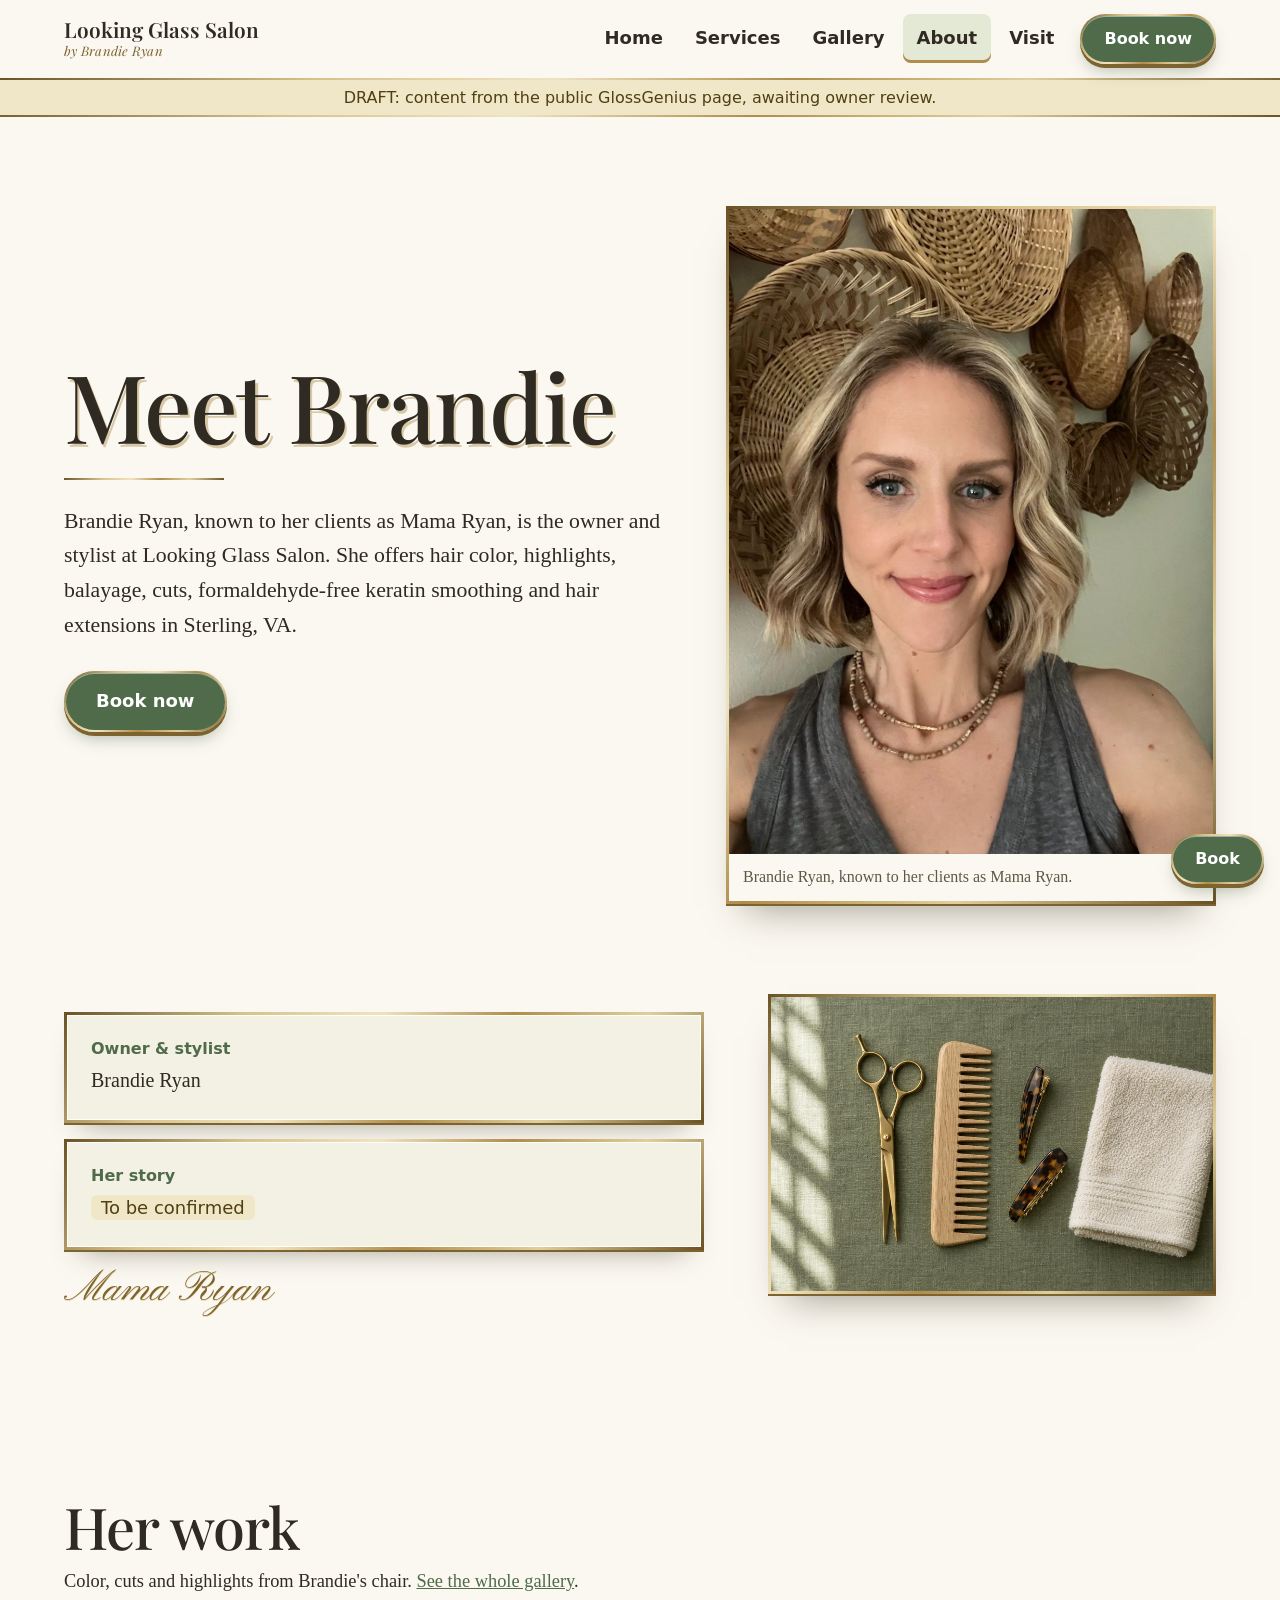
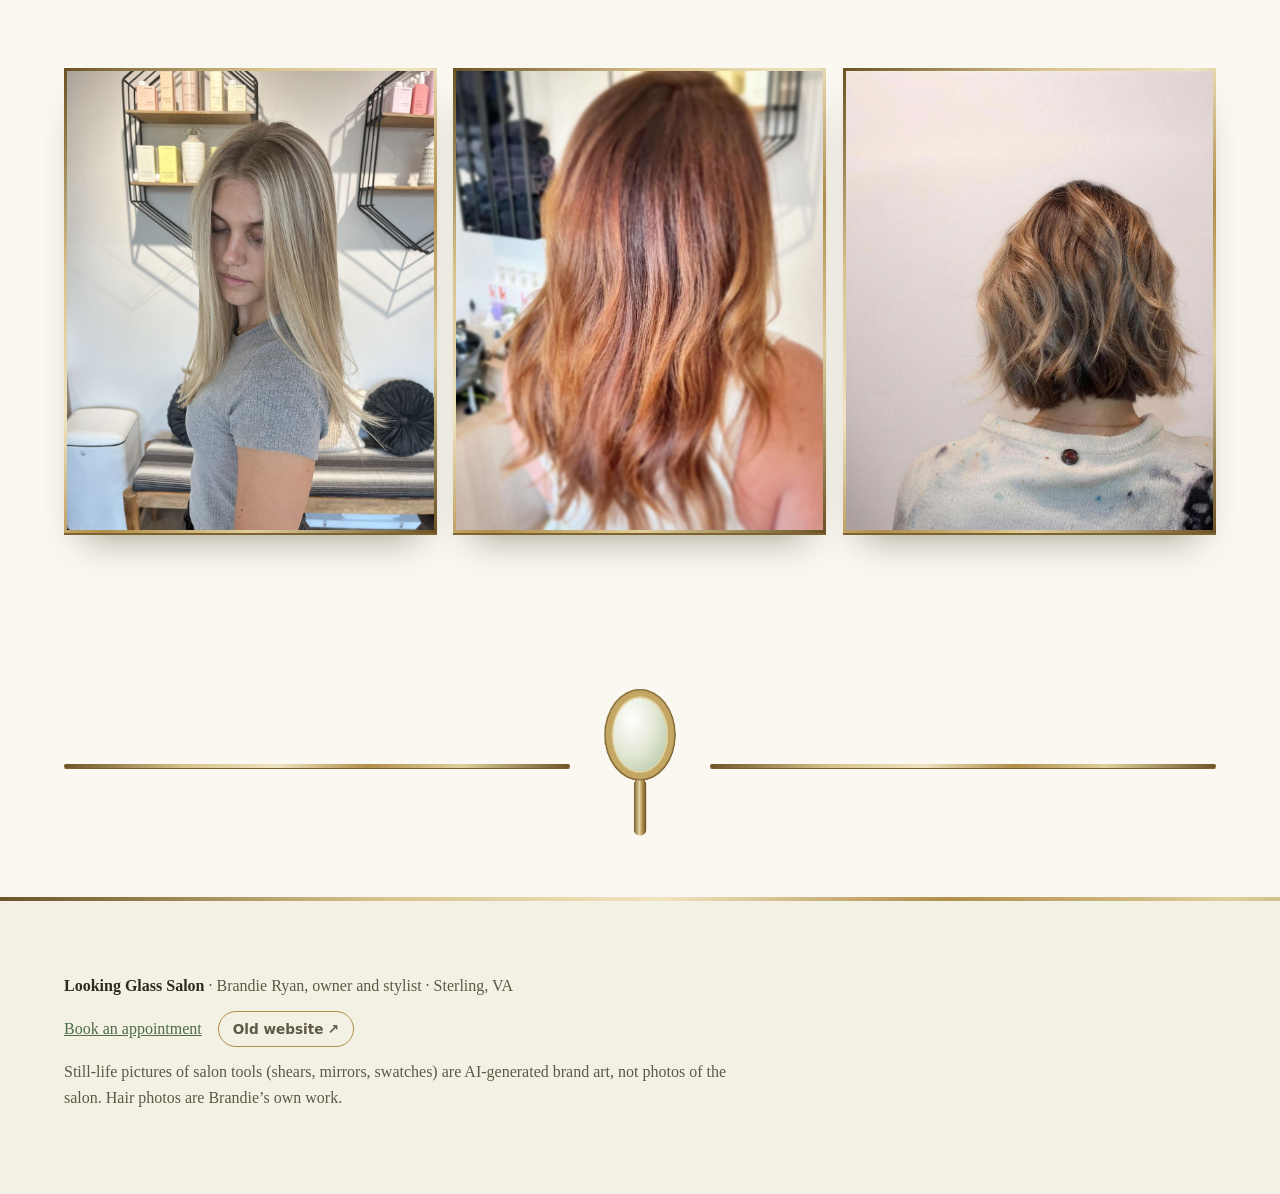
==== about.html @ 6dd3505e "Phase 2: Higgsfield brand art and upscaled hero photos Three of Brandie's photos upscaled to 2K (hai" ====
<!doctype html>
<html lang="en">
<head>
<meta charset="utf-8">
<meta name="viewport" content="width=device-width,initial-scale=1">
<title>Meet Brandie Ryan | Looking Glass Salon</title>
<meta name="description" content="Meet Brandie Ryan, owner and stylist at Looking Glass Salon in Sterling, VA.">
<meta name="robots" content="noindex">
<!-- REVIEW: remove noindex, add canonical + og:image + LocalBusiness JSON-LD once domain and facts are approved. -->
<link rel="preconnect" href="https://fonts.googleapis.com">
<link rel="preconnect" href="https://fonts.gstatic.com" crossorigin>
<link rel="stylesheet" href="https://fonts.googleapis.com/css2?family=Playfair+Display:ital,wght@0,400..700;1,400..700&family=Pinyon+Script&display=swap">
<link rel="stylesheet" href="css/style.css">
</head>
<body data-page="about">
<header id="site-header"></header>
<main id="main">
<section class="phero wrap">
<div><h1 class="rv">Meet Brandie</h1>
<p class="lede rv">Brandie Ryan, known to her clients as Mama Ryan, is the owner and stylist at Looking Glass Salon. She offers hair color, highlights, balayage, cuts, formaldehyde-free keratin smoothing and hair extensions in Sterling, VA.</p>
<p class="rv"><a class="btn big" data-book>Book now</a></p></div>
<figure class="pic brandie rv"><img src="assets/brandie.jpg" width="900" height="1200" alt="Brandie Ryan smiling, with a wavy blonde bob, in front of a wall of woven baskets" decoding="async"><figcaption>Brandie Ryan, known to her clients as Mama Ryan.</figcaption></figure>
</section>
<section class="wrap about-body">
<dl class="facts" style="grid-template-columns:1fr;padding:0">
<div class="fact rv"><dt>Owner &amp; stylist</dt><dd data-fact="owner.name"></dd></div>
<div class="fact rv"><dt>Her story</dt><dd data-fact="owner.bio"></dd></div>
<p class="sig rv" aria-hidden="true">Mama Ryan</p>
</dl>
<figure class="pic rv"><img src="assets/art/flatlay.jpg" width="1700" height="1129" alt="Brass shears, a wooden comb, two tortoiseshell clips and a folded towel laid out on sage-green linen" decoding="async"></figure>
</section>
<section class="wrap sec-h" aria-labelledby="work-h2">
<h2 id="work-h2" class="rv">Her work</h2>
<p class="rv">Color, cuts and highlights from Brandie's chair. <a href="gallery.html">See the whole gallery</a>.</p>
</section>
<section class="band wrap" aria-label="Examples of her work">
<figure class="pic rv"><img src="assets/gallery/ryan-48.jpg" width="1050" height="1400" alt="Long, straight blonde hair with a soft honey root blend" decoding="async"></figure><figure class="pic rv"><img src="assets/gallery/ryan-25.jpg" width="1050" height="1400" alt="Back view of long wavy copper hair with golden ends" decoding="async"></figure><figure class="pic rv"><img src="assets/hero/hero-bob.jpg" width="2000" height="1324" alt="Back view of a short, wavy bob with brown and caramel highlights against a plain wall" decoding="async"></figure>
</section>
</main>
<footer id="site-footer"></footer>
<script src="js/content.js"></script>
<script src="js/site.js"></script>
</body>
</html>
---- css/style.css ----
/* Looking Glass Salon. Earthy palette: warm cream and pale wood, sage and moss greens, muted brass trim. 3D depth on cards, photos, buttons and type. */
:root{color-scheme:light;--bg:#fbf8f1;--step1:#f3f1e4;--step2:#e4e9d6;--step3:#ebdfc6;--ink:#2f2a22;--muted:#5e5846;--accent:#4f6b4a;--accent-ink:#ffffff;
  --cream:#eadfc9;--cream-ink:#2f2a22;--plum:#3f5a3c;--warn:#f0e7c8;--warn-ink:#4f3f12;--pad:clamp(20px,5vw,72px);
  --gold:#b08d4a;--gold-lo:#7d6330;--gold-hi:#e3d2a2;
  --gold-grad:linear-gradient(135deg,#6b5326 0%,#d7c28b 24%,#efe3bf 42%,#b08d4a 60%,#e0cf9c 78%,#6b5326 100%)}
*{box-sizing:border-box}
html{scroll-behavior:smooth}
body{margin:0;background:var(--bg);color:var(--ink);font:1.125rem/1.6 Georgia,"Times New Roman",serif}
h1,h2,h3,.brand,.btn,nav a,.menu-btn,.chips button,.svc-price,.svc-time,.svc-book{font-family:system-ui,-apple-system,"Segoe UI",sans-serif}
h1,h2,h3{letter-spacing:-.03em;line-height:1.02;margin:0}
a{color:var(--accent)}
:focus-visible{outline:3px solid var(--accent);outline-offset:3px}
img{display:block;max-width:100%;height:auto}
.wrap{max-width:1440px;margin-inline:auto;padding-inline:var(--pad)}
.skip{position:absolute;left:-999px}.skip:focus{left:8px;top:8px;background:var(--step2);padding:8px;z-index:30}

/* header */
.bar{display:flex;flex-wrap:wrap;align-items:center;gap:12px;padding:14px var(--pad);max-width:1440px;margin:auto}
.brand{font-weight:800;font-size:1.2rem;color:var(--ink);text-decoration:none;margin-right:auto;letter-spacing:-.02em}
nav{display:flex;gap:4px;flex-wrap:wrap}
nav a{padding:10px 14px;color:var(--ink);text-decoration:none;border-radius:8px;min-height:44px;display:inline-flex;align-items:center;font-weight:600}
nav a:hover{background:var(--step2)}
nav a[aria-current]{background:var(--step2)}
.btn{--btn-bg:var(--accent);display:inline-flex;align-items:center;justify-content:center;min-height:44px;padding:10px 22px;border:2px solid transparent;
  background:linear-gradient(var(--btn-bg),var(--btn-bg)) padding-box,var(--gold-grad) border-box;color:var(--accent-ink);border-radius:999px;text-decoration:none;font-weight:700;font-size:1rem;
  box-shadow:0 4px 0 var(--gold-lo),0 10px 18px -6px rgba(63,90,60,.45),inset 0 1px 0 rgba(255,255,255,.45);transition:transform .15s ease-out,box-shadow .15s ease-out}
.btn:hover{transform:translateY(-2px);box-shadow:0 6px 0 var(--gold-lo),0 14px 22px -6px rgba(63,90,60,.5),inset 0 1px 0 rgba(255,255,255,.45)}
.btn:active{transform:translateY(3px);box-shadow:0 1px 0 var(--gold-lo),0 3px 8px -3px rgba(63,90,60,.4),inset 0 1px 0 rgba(255,255,255,.3)}
.btn.big{padding:14px 30px;font-size:1.125rem}
.cream .btn,.close .btn,.other-side .btn{--btn-bg:var(--plum);color:#fff}
.menu-btn{display:none;min-height:44px;padding:0 16px;background:var(--step2);border:0;color:var(--ink);border-radius:8px;font-size:1rem;font-weight:600}
@media(max-width:700px){.menu-btn{display:block}nav{display:none;order:5;width:100%;flex-direction:column}nav.open{display:flex}}
.review-banner{margin:0;padding:8px var(--pad);background:var(--warn);color:var(--warn-ink);font:1rem system-ui,sans-serif;text-align:center}
.tbc{background:var(--warn);color:var(--warn-ink);padding:2px 10px;border-radius:6px;font:.9em system-ui,sans-serif}
.float-book{position:fixed;right:16px;bottom:16px;z-index:20}

/* inner page opener: one big title, one plain sentence, one picture */
.phero{display:grid;grid-template-columns:minmax(0,1.1fr) minmax(0,.9fr);gap:clamp(24px,5vw,80px);align-items:center;padding-block:clamp(40px,7vw,96px)}
.phero h1{font-size:clamp(2.8rem,7.4vw,7rem);line-height:.95;letter-spacing:-.04em;font-weight:800}
.lede{margin:24px 0 28px;font-size:clamp(1.15rem,1.7vw,1.4rem);max-width:30em}
.pic{margin:0;position:relative;overflow:hidden}
.pic img{width:100%;object-fit:cover}
.pic figcaption{margin-top:10px;font-size:1rem;color:var(--muted)}
.pic.panel{background:var(--cream);padding:clamp(16px,3vw,40px)}
.pic.panel img{mix-blend-mode:multiply}
.pic.panel figcaption{color:#5e5846}
.pic.tall img{aspect-ratio:4/5;object-position:center 30%}
@media(max-width:860px){.phero{grid-template-columns:1fr}}

/* services */
.trust{display:flex;flex-wrap:wrap;gap:8px 28px;margin:0 0 24px;font:600 1rem system-ui,sans-serif;color:var(--muted)}
.chips{display:flex;flex-wrap:wrap;gap:8px;margin:0 0 28px}
.chips button{min-height:44px;padding:0 20px;border-radius:999px;border:2px solid transparent;background:var(--step2);color:var(--ink);font-weight:600;font-size:1rem;cursor:pointer;transition:transform .15s ease-out}
.chips button:hover{transform:translateY(-2px)}.chips button:active{transform:scale(.97)}
.chips button[aria-pressed="true"]{background:linear-gradient(var(--accent),var(--accent)) padding-box,var(--gold-grad) border-box;color:var(--accent-ink)}
.svc-grid{display:grid;grid-template-columns:repeat(auto-fill,minmax(280px,1fr));gap:16px;padding-bottom:clamp(48px,8vw,120px)}
.svc-card{display:flex;flex-direction:column;padding:24px;border-radius:0;background:var(--step1);transition:transform .15s ease-out,background .2s}
.svc-card:hover{background:var(--step2)}
.svc-card h3{margin:0 0 10px;font-size:1.5rem;line-height:1.1}
.svc-desc{margin:0 0 18px;color:var(--muted);font-size:1rem}
.svc-foot{margin-top:auto;display:flex;justify-content:space-between;align-items:flex-end;gap:12px}
.svc-price{display:block;font-weight:800;font-size:2rem;letter-spacing:-.03em}
.svc-time{display:block;font-size:1rem;color:var(--muted)}
.svc-book{display:inline-flex;align-items:center;min-height:44px;padding:0 4px;font-weight:700;font-size:1rem;color:var(--accent);text-decoration:none}
.svc-book:hover{text-decoration:underline}

/* home: steps, split, close */
.steps h2{padding-block:clamp(48px,7vw,96px) 24px}
.steps ol{list-style:none;margin:0;padding:0}
.steps li{display:grid;grid-template-columns:minmax(0,1fr) minmax(0,.8fr);gap:clamp(16px,4vw,64px);align-items:end;padding:clamp(28px,4vw,56px) var(--pad)}
.steps li:nth-child(1){background:var(--step1)}.steps li:nth-child(2){background:var(--step2)}.steps li:nth-child(3){background:var(--step3)}
.steps h3{font-size:clamp(3.2rem,10.5vw,10rem);line-height:.9;letter-spacing:-.05em;font-weight:800}
.steps p{margin:0;font-size:1.25rem;max-width:26em}
@media(max-width:760px){.steps li{grid-template-columns:1fr}}
.split{display:grid;grid-template-columns:minmax(0,.85fr) minmax(0,1fr);gap:clamp(24px,5vw,80px);align-items:center;padding-block:clamp(56px,9vw,140px)}
.split h2{font-size:clamp(2.4rem,5vw,4.5rem);margin-bottom:24px}
.line{display:block;padding:18px 0;color:var(--ink);text-decoration:none;transition:transform .2s ease-out}
.line:hover{transform:translateX(8px)}
.line strong{display:block;font:800 1.5rem/1.15 system-ui,sans-serif;letter-spacing:-.02em;color:var(--accent)}
.line span{display:block;margin-top:4px;color:var(--muted);font-size:1rem}
@media(max-width:860px){.split{grid-template-columns:1fr}}
.close{background:var(--cream);color:var(--cream-ink);padding:clamp(56px,10vw,150px) var(--pad)}
.close h2{font-size:clamp(3rem,11vw,10.5rem);line-height:.9;letter-spacing:-.05em;font-weight:800;max-width:10em}
.close p{margin:24px 0 28px;font-size:1.25rem;max-width:28em}

/* gallery, about, visit */
.grid{display:grid;grid-template-columns:repeat(auto-fill,minmax(260px,1fr));gap:16px;padding-bottom:clamp(40px,6vw,80px)}
.ph{display:grid;place-items:center;aspect-ratio:4/5;background:var(--step2);color:var(--muted);font:1rem system-ui,sans-serif;text-align:center;padding:16px}
.grid figcaption{margin-top:10px;font-size:1rem;color:var(--muted);max-width:26em}
.facts{display:grid;grid-template-columns:repeat(auto-fit,minmax(280px,1fr));gap:16px;padding-bottom:clamp(40px,6vw,96px)}
.fact{background:var(--step1);padding:24px}
.fact dt{font:700 1rem system-ui,sans-serif;color:var(--accent);margin-bottom:6px}
.fact dd{margin:0;font-size:1.25rem}
.prose{max-width:34em;font-size:1.25rem}
.about-body{display:grid;grid-template-columns:minmax(0,1fr) minmax(0,.7fr);gap:clamp(24px,5vw,80px);align-items:start;padding-bottom:clamp(48px,8vw,120px)}
@media(max-width:860px){.about-body{grid-template-columns:1fr}}
.other-side .btn{--btn-bg:var(--plum)}

/* footer */
footer{background:var(--step1);padding:clamp(40px,6vw,72px) var(--pad);font-size:1rem;color:var(--muted)}
footer p{margin:0 0 12px;max-width:42em}
footer strong{color:var(--ink)}

/* entrance motion: only when script runs and motion is allowed */
.js .rv{opacity:0;transform:translateY(26px);transition:opacity .7s ease-out,transform .8s cubic-bezier(.2,.7,.2,1)}
.js .rv.in{opacity:1;transform:none}
.js .rv.in.done{transition:transform .15s ease-out,background .2s,opacity .2s}
.js .pic img{transform:scale(1.08);transition:transform 1.8s cubic-bezier(.2,.7,.2,1)}
.js .pic.in img{transform:none}
@media(prefers-reduced-motion:reduce){html{scroll-behavior:auto}.btn,.line,.svc-card,.chips button{transition:none}}

/* ---- hero 3D, chrome wordmark, portal ---- */
.hero3d{height:360vh;position:relative;background:#fff;color:var(--ink)}
.hero3d .stage{position:sticky;top:0;height:100vh;height:100svh;overflow:hidden;
  background:radial-gradient(ellipse at 50% 40%,#dfe6cf 0%,#fbf8f1 70%)}
.hero3d canvas{position:absolute;inset:0;width:100%;height:100%;display:block}
.wordmark{z-index:2;position:absolute;inset:0;display:flex;flex-direction:column;align-items:flex-start;justify-content:center;text-align:left;
  padding:0 6vw;max-width:58%;will-change:transform,opacity;--shine:50%;transform-origin:left center;animation:wm-in .8s backwards ease-out}
.hero3d.tall .wordmark{max-width:none;align-items:center;justify-content:flex-start;text-align:center;padding:clamp(70px,13vh,130px) 8px 0;transform-origin:center top}
@keyframes wm-in{from{opacity:0;filter:blur(8px)}to{opacity:1;filter:none}}
.wordmark h1{margin:0;font-family:system-ui,-apple-system,"Segoe UI",sans-serif;font-weight:800;letter-spacing:-.03em;
  font-size:clamp(2.6rem,9vw,8.5rem);line-height:.95}
.wordmark .chrome{display:block}
.hero3d.tall .wordmark h1{font-size:clamp(2.6rem,15vw,6rem)}
.hero3d.tall .wordmark .chrome{display:inline}
.chrome{display:inline-block;color:transparent;-webkit-background-clip:text;background-clip:text;
  background-image:linear-gradient(105deg,#6b5326 0%,#c4a665 16%,#8a6c2f 30%,#8fa883 46%,#4f6b4a 56%,#b08d4a 70%,#d7c28b 82%,#6b5326 100%);
  background-size:260% 100%;background-position:var(--shine) 50%;
  filter:drop-shadow(0 1px 0 #5c4220) drop-shadow(0 3px 0 #7d6330) drop-shadow(0 10px 14px rgba(100,80,40,.3))}
.salon{margin:18px 0 0;max-width:26em;font:500 clamp(1.15rem,2vw,1.35rem)/1.4 system-ui,sans-serif;color:var(--muted)}
.cue{position:absolute;bottom:28px;left:0;right:0;text-align:center;margin:0;font:500 .95rem system-ui,sans-serif;color:var(--muted)}
.tilt-btn{position:absolute;top:12px;right:12px;z-index:3;min-height:44px;padding:0 16px;border-radius:999px;border:1px solid #b08d4a;background:#fff;color:var(--plum);font:600 .95rem system-ui,sans-serif}
.tilt-btn[hidden]{display:none}
.flash{position:absolute;inset:0;opacity:0;pointer-events:none;
  background:radial-gradient(circle at 50% 50%,#fff 0%,#f1eedd 45%,#b9c8a5 100%)}
.other-side{position:absolute;inset:0;opacity:0;display:flex;flex-direction:column;align-items:center;justify-content:center;
  text-align:center;padding:0 20px;color:#2f2a22;background:radial-gradient(ellipse at 50% 45%,#fff 0%,#f4f2e6 45%,#dfe6cf 100%);
  pointer-events:none;transition:opacity .9s ease-out}
.other-side.on{opacity:1;pointer-events:auto}
/* the line starts mirrored, then turns once in 3D to read the right way */
.other-side .through{margin:0;font:italic 500 clamp(2.4rem,7.5vw,5.6rem)/1.08 "Playfair Display",Georgia,serif;letter-spacing:-.01em;color:#2f2a22;
  transform:perspective(1200px) rotateY(-180deg);opacity:0;
  transition:transform 2.2s cubic-bezier(.45,0,.2,1) .2s,opacity 1s ease-out .2s}
.other-side.on .through{transform:perspective(1200px) rotateY(0);opacity:1}
.os-eyebrow{margin:0 0 14px;font:600 .85rem/1 system-ui,sans-serif;letter-spacing:.32em;text-transform:uppercase;color:var(--gold-lo)}
.os-rule{display:block;width:0;height:2px;margin:0 auto 26px;background:var(--gold-grad);transition:width 1.4s cubic-bezier(.22,1,.36,1) .1s}
.other-side.on .os-rule{width:min(220px,50vw)}
.other-side .os-eyebrow,.other-side .sub,.other-side .os-cta{opacity:0;transform:translateY(14px);transition:opacity .9s ease-out,transform 1.1s cubic-bezier(.22,1,.36,1)}
.other-side.on .os-eyebrow{opacity:1;transform:none;transition-delay:.05s}
.other-side.on .sub{opacity:1;transform:none;transition-delay:1.7s}
.other-side.on .os-cta{opacity:1;transform:none;transition-delay:2s}
.other-side .sub{margin:22px 0 28px;font:italic 1.2rem/1.5 "Playfair Display",Georgia,serif;color:#5e5846}
.other-side .os-cta{margin:0}
.other-side .btn{--btn-bg:var(--plum);color:#fff}
/* CSS mirror shows only if 3D cannot run */
.css-mirror{display:none}
.hero3d.no3d .css-mirror{display:block;position:absolute;left:50%;top:50%;width:min(46vw,260px);aspect-ratio:3/4;transform:translate(-50%,-50%);
  border-radius:50%;border:10px solid #b08d4a;background:linear-gradient(135deg,#a9bf9a,#dfe6cf 45%,#f6f3e4 75%,#fff);
  box-shadow:0 0 60px rgba(100,80,40,.3)}
.hero3d.no3d canvas,.hero3d.no3d .tilt-btn{display:none}
.hero3d.no3d{height:auto}.hero3d.no3d .stage{position:relative;height:auto;min-height:100svh}
.hero3d.no3d .other-side{position:relative;opacity:1;margin-top:60vh;padding:48px 20px}
.hero3d.no3d .other-side .through{transform:none}
@media(prefers-reduced-motion:reduce){
  .hero3d{height:auto}.hero3d .stage{position:relative;height:auto;min-height:100svh}
  .hero3d .flash{display:none}.hero3d .cue{position:absolute;bottom:28px;left:0;right:0;text-align:center;margin:0;font:500 .95rem system-ui,sans-serif;color:var(--muted)}
  .hero3d .other-side{position:relative;opacity:1!important;margin-top:60vh;padding:48px 20px;pointer-events:auto}
  .hero3d .other-side *{transition:none!important;opacity:1!important;transform:none!important}
  .hero3d .other-side .os-rule{width:min(220px,50vw)}
  .hero3d .other-side .through{transform:none}
}


.band{display:grid;grid-template-columns:repeat(2,minmax(0,1fr));gap:16px;padding-block:clamp(24px,4vw,56px) clamp(56px,8vw,120px)}
@media(max-width:700px){.band{grid-template-columns:1fr}}
.close{display:grid;grid-template-columns:minmax(0,1.2fr) minmax(0,.8fr);gap:clamp(24px,5vw,80px);align-items:center}
.close .pic.panel{background:transparent;padding:0}
@media(max-width:860px){.close{grid-template-columns:1fr}}

.band:has(figure:nth-child(3)){grid-template-columns:repeat(3,minmax(0,1fr))}
@media(max-width:860px){.band:has(figure:nth-child(3)){grid-template-columns:1fr}}
.pic.panel img{object-fit:contain}
.tall-fit img{max-height:min(560px,62vh);width:auto;margin-inline:auto}
.svc-top{display:flex;align-items:baseline;gap:12px;margin-bottom:14px}
.svc-card .svc-book{margin-top:auto}

.svc-card h3{margin:0 0 14px}
.svc-top{align-items:baseline;margin-bottom:12px}
.svc-top .svc-book{margin-left:auto;margin-top:0}
.svc-card .svc-desc{margin:0}

@media(max-width:700px){.bar>.btn{display:none}}

/* gallery tiles and viewer */
.tile{display:block;width:100%;padding:0;border:0;background:var(--step2);cursor:zoom-in;overflow:hidden}
.tile img{width:100%;aspect-ratio:1/1;object-fit:cover;transition:transform .5s cubic-bezier(.2,.7,.2,1)}
.tile:hover img{transform:scale(1.04)}
dialog#lightbox{border:0;padding:0;background:#fff;color:var(--ink);width:min(96vw,1100px);max-height:94vh}
dialog#lightbox::backdrop{background:rgba(40,36,26,.6)}
dialog#lightbox figure{margin:0;padding:12px 12px 72px}
dialog#lightbox img{max-height:76vh;width:auto;max-width:100%;margin-inline:auto;object-fit:contain}
dialog#lightbox figcaption{margin:12px auto 0;max-width:40em;text-align:center;font-size:1rem;color:var(--muted)}
dialog#lightbox button{min-height:44px;padding:0 20px;border:0;border-radius:999px;background:var(--accent);color:var(--accent-ink);font:700 1rem system-ui,sans-serif;cursor:pointer}
dialog#lightbox .close{position:absolute;top:12px;right:12px;background:var(--step2);color:var(--ink)}
dialog#lightbox .nav{position:absolute;left:0;right:0;bottom:14px;display:flex;justify-content:center;gap:12px}
dialog#lightbox .nav[hidden]{display:none}

.ph{align-content:center;gap:6px}
.ph strong{font:800 clamp(1.5rem,3vw,2.2rem)/1 system-ui,sans-serif;letter-spacing:-.03em;color:var(--ink)}
@media(max-width:600px){.grid{grid-template-columns:repeat(2,minmax(0,1fr));gap:10px}.ph{aspect-ratio:1/1}}
@media(max-width:600px){.ph{padding:20px}.ph strong{font-size:1.3rem;overflow-wrap:anywhere}}
.grid figure{margin:0}


/* ---- gold, white and pink: gold lining, 3D depth ---- */
.review-banner{border-block:2px solid;border-image:var(--gold-grad) 1}
footer{border-top:4px solid;border-image:var(--gold-grad) 1}
nav a[aria-current]{box-shadow:inset 0 -3px 0 var(--gold)}
.steps li{border-top:3px solid;border-image:var(--gold-grad) 1}
.close{border-block:4px solid;border-image:var(--gold-grad) 1}

/* extruded gold edge on big type */
.phero h1,.steps h3,.close h2,.split h2{text-shadow:.012em .012em 0 #e3d2a2,.024em .024em 0 #c4a665,.036em .036em 0 #b08d4a,.048em .048em 0 #9a7a38,.06em .06em 0 #7d6330,.09em .1em .12em rgba(90,70,40,.28)}

/* gold-lined frames: pictures, tiles, cards, fact boxes */
.pic,.tile,.svc-card,.fact{position:relative;border:3px solid;border-image:var(--gold-grad) 1;
  box-shadow:0 2px 0 var(--gold-lo),0 24px 36px -20px rgba(70,62,40,.5)}
.pic figcaption{padding:0 14px 12px}
.pic.panel figcaption{padding:0}
.svc-card,.fact{background:var(--step1);box-shadow:inset 0 0 0 1px rgba(255,255,255,.9),0 2px 0 var(--gold-lo),0 18px 28px -18px rgba(70,62,40,.5)}
.svc-card:hover{background:#fff}
.svc-price{color:var(--plum)}
.tile{border-width:3px}
dialog#lightbox{border:4px solid;border-image:var(--gold-grad) 1;box-shadow:0 30px 80px rgba(50,44,30,.5)}
dialog#lightbox .close{border:2px solid transparent;background:linear-gradient(var(--step2),var(--step2)) padding-box,var(--gold-grad) border-box}
dialog#lightbox button:not(.close){border:2px solid transparent;background:linear-gradient(var(--accent),var(--accent)) padding-box,var(--gold-grad) border-box}

/* depth: layers inside tilted cards float above the card */
.svc-card,.fact,.pic,.tile{transform-style:preserve-3d;will-change:transform}
.svc-card h3{transform:translateZ(22px)}
.svc-top{transform:translateZ(34px)}
.fact dt,.fact dd{transform:translateZ(18px)}
.svc-card::after,.fact::after,.pic::after,.tile::after{content:"";position:absolute;inset:0;pointer-events:none;opacity:0;transition:opacity .25s;
  background:radial-gradient(circle at var(--mx,50%) var(--my,50%),rgba(255,236,170,.55),rgba(255,236,170,0) 55%)}
.is-tilting::after{opacity:1}
.is-tilting{box-shadow:0 2px 0 var(--gold-lo),0 34px 44px -22px rgba(70,62,40,.6)}

/* spinning gold mirror emblem above the footer */
.emblem{display:flex;align-items:center;gap:clamp(12px,3vw,32px);padding:clamp(28px,5vw,56px) var(--pad);max-width:1440px;margin:auto}
.emblem::before,.emblem::after{content:"";flex:1;height:4px;border-radius:4px;background:var(--gold-grad);box-shadow:0 1px 0 var(--gold-lo)}
.emb{position:relative;width:76px;height:150px;perspective:700px;flex:none}
.emb-in{position:absolute;inset:0;transform-style:preserve-3d;animation:emb-spin 10s linear infinite}
.emb i{position:absolute;display:block;transform-style:preserve-3d}
.emb .rim{left:4px;top:0;width:68px;height:88px;border:6px solid #c4a665;border-radius:50%;box-sizing:border-box;box-shadow:inset 0 0 0 1px #e8d9aa,0 0 0 1px #7d6330}
.emb .face{left:10px;top:6px;width:56px;height:76px;border-radius:50%;background:radial-gradient(ellipse at 35% 30%,#fff 0%,#e4e9d6 45%,#a9bf9a 100%)}
.emb .grip{left:32px;top:88px;width:12px;height:56px;border-radius:6px;background:linear-gradient(90deg,#7d6330,#e3d2a2 45%,#b08d4a 70%,#6b5326)}
@keyframes emb-spin{to{transform:rotateY(360deg)}}
@media(prefers-reduced-motion:reduce){.emb-in{animation:none;transform:rotateY(-25deg)}.btn,.btn:hover,.btn:active{transition:none}.svc-card,.fact,.pic,.tile{will-change:auto}}


/* ---- booking preview ---- */
.bk{padding-block:clamp(24px,4vw,48px) clamp(48px,8vw,96px)}
.bk-demo{margin:0 0 20px;padding:12px 16px;background:var(--warn);color:var(--warn-ink);font:1rem/1.45 system-ui,sans-serif;border:2px solid;border-image:var(--gold-grad) 1}
.bk-title{font-size:clamp(2.4rem,6vw,4.5rem);letter-spacing:-.04em;margin-bottom:24px;text-shadow:.012em .012em 0 #e3d2a2,.024em .024em 0 #c4a665,.036em .036em 0 #b08d4a,.048em .048em 0 #7d6330}
.bk-steps{list-style:none;display:flex;gap:6px;margin:0 0 28px;padding:0;counter-reset:s;font:600 .95rem system-ui,sans-serif;flex-wrap:wrap}
.bk-steps li{counter-increment:s;display:flex;align-items:center;gap:8px;padding:6px 14px 6px 6px;border-radius:999px;background:var(--step1);color:var(--muted)}
.bk-steps li::before{content:counter(s);display:grid;place-items:center;width:28px;height:28px;border-radius:50%;background:#fff;border:2px solid var(--gold);color:var(--gold-lo);font-weight:800}
.bk-steps li.now{background:var(--step2);color:var(--ink)}
.bk-steps li.now::before{background:var(--gold-grad);color:#3b2a08;border-color:var(--gold-lo)}
.bk-steps li.done::before{content:"\2713";background:var(--plum);color:#fff;border-color:var(--gold)}
@media(max-width:700px){.bk-steps li:not(.now){font-size:0;padding:4px}.bk-steps li:not(.now)::before{font-size:.85rem}}
.bk-layout{display:grid;grid-template-columns:minmax(0,1fr) 340px;gap:clamp(20px,3vw,40px);align-items:start}
@media(max-width:900px){.bk-layout{grid-template-columns:1fr}.bk-sum{order:-1}}
.bk-panel h2{font-size:clamp(1.8rem,3vw,2.4rem);margin:0 0 16px;outline:none}
.bk-sum{position:sticky;top:16px;background:var(--step1);padding:22px;border:3px solid;border-image:var(--gold-grad) 1;box-shadow:0 2px 0 var(--gold-lo),0 24px 36px -20px rgba(70,62,40,.5);font-family:system-ui,sans-serif}
.bk-sum h2{font-size:1.3rem;margin:0 0 12px}
.bk-muted{color:var(--muted);font-size:1rem;margin:0 0 14px}
.bk-lines{list-style:none;margin:0 0 12px;padding:0}
.bk-lines li{display:flex;justify-content:space-between;gap:12px;padding:8px 0;border-bottom:1px solid #d9dcc8;font-size:1rem}
.bk-total{display:flex;justify-content:space-between;align-items:baseline;margin:8px 0 4px;font-size:1rem}
.bk-total strong{font-size:1.8rem;color:var(--plum);letter-spacing:-.02em}
.bk-when{margin:12px 0 0;padding:10px 12px;background:#fff;border-left:4px solid var(--gold);font-weight:600;font-size:1rem}
.bk-dep{margin:12px 0 0;font-size:.95rem;color:var(--warn-ink);background:var(--warn);padding:8px 12px}
.bk-list{display:grid;gap:14px}
.bk-svc{display:grid;grid-template-columns:120px minmax(0,1fr) auto;gap:18px;align-items:center;padding:14px;background:#fff;border:2px solid;border-image:var(--gold-grad) 1;box-shadow:0 2px 0 var(--gold-lo),0 16px 26px -20px rgba(70,62,40,.5)}
.bk-svc.picked{background:var(--step1)}
.bk-thumb{width:120px;aspect-ratio:1;overflow:hidden;background:var(--step2)}
.bk-thumb img{width:100%;height:100%;object-fit:cover}
.bk-icon{display:grid;place-items:center;background:radial-gradient(circle at 35% 30%,#fff,var(--step2) 70%)}
.bk-icon svg{width:46%;fill:#b08d4a;stroke:#7d6330;filter:drop-shadow(0 2px 0 #7d6330)}
.bk-info h3{font-size:1.25rem;margin:0 0 6px;line-height:1.15}
.bk-info p{margin:0 0 6px;font-size:.98rem;color:var(--muted);line-height:1.45}
.bk-meta{display:flex;gap:14px;align-items:baseline;font-family:system-ui,sans-serif}
.bk-meta strong{font-size:1.2rem;color:var(--plum)}
@media(max-width:640px){.bk-svc{grid-template-columns:84px minmax(0,1fr)}.bk-thumb{width:84px}.bk-select{grid-column:1/-1}}
.bk-back{min-height:44px;padding:0 4px;margin-bottom:8px;border:0;background:none;color:var(--accent);font:700 1rem system-ui,sans-serif;cursor:pointer}
.bk-extras{display:grid;gap:10px}
.bk-extra{display:grid;grid-template-columns:56px minmax(0,1fr) auto 36px;gap:14px;align-items:center;width:100%;padding:10px 14px 10px 10px;text-align:left;background:#fff;color:var(--ink);font:1rem system-ui,sans-serif;cursor:pointer;border:2px solid;border-image:var(--gold-grad) 1}
.bk-extra[aria-pressed="true"]{background:var(--step2)}
.bk-mini{width:56px;aspect-ratio:1;overflow:hidden}.bk-mini img{width:100%;height:100%;object-fit:cover}
.bk-xname{font-weight:700}.bk-xname small{display:block;font-weight:400;color:var(--muted);font-size:.9rem}
.bk-xprice{font-weight:700;color:var(--plum)}
.bk-check{display:grid;place-items:center;width:32px;height:32px;border-radius:50%;border:2px solid var(--gold);color:var(--gold-lo);font-weight:800}
.bk-extra[aria-pressed="true"] .bk-check{background:var(--plum);color:#fff}
.bk-next{margin:24px 0 0}
.btn[disabled]{opacity:.45;cursor:not-allowed;transform:none}
.bk-days{display:flex;gap:8px;overflow-x:auto;padding:4px 2px 12px;scroll-snap-type:x mandatory}
.bk-day{flex:none;scroll-snap-align:start;display:flex;flex-direction:column;align-items:center;gap:2px;width:72px;padding:10px 0;background:#fff;color:var(--ink);font:1rem system-ui,sans-serif;cursor:pointer;border:2px solid;border-image:var(--gold-grad) 1}
.bk-day strong{font-size:1.5rem}.bk-day small{font-size:.8rem;color:var(--muted)}
.bk-day[aria-pressed="true"]{background:var(--plum);color:#fff}.bk-day[aria-pressed="true"] small{color:#e8ecd9}
.bk-day:disabled{opacity:.45;cursor:not-allowed}
.bk-sub{font-size:1.2rem;margin:16px 0 12px}
.bk-times{display:grid;grid-template-columns:repeat(auto-fill,minmax(104px,1fr));gap:8px}
.bk-time{min-height:44px;background:#fff;color:var(--ink);font:600 1rem system-ui,sans-serif;cursor:pointer;border:2px solid var(--gold);border-radius:999px}
.bk-time[aria-pressed="true"]{background:var(--plum);color:#fff;border-color:var(--gold-lo);box-shadow:0 3px 0 var(--gold-lo)}
.bk-time:disabled{border-style:dashed;color:#a39b86;text-decoration:line-through;cursor:not-allowed}
.bk-form{max-width:520px}
.bk-field{margin:0 0 16px}
.bk-field label{display:block;margin-bottom:6px;font:700 1rem system-ui,sans-serif}
.bk-field input,.bk-field textarea{width:100%;min-height:48px;padding:10px 14px;font:1.05rem system-ui,sans-serif;color:var(--ink);background:#fff;border:2px solid var(--gold);border-radius:6px}
.bk-field input:focus,.bk-field textarea:focus{outline:3px solid var(--accent);outline-offset:1px}
.bk-field input[aria-invalid="true"]{border-color:#b3261e}
.bk-err{color:#b3261e;font-weight:600;min-height:0;margin:0}
.bk-small{font-size:.9rem;margin-top:10px}
.bk-done{text-align:center;padding:clamp(20px,4vw,48px) 0}
.bk-done h2{font-size:clamp(2rem,4vw,3rem)}
.bk-done p{font-size:1.15rem}
.bk-seal{width:96px;height:96px;margin:0 auto 20px;display:grid;place-items:center;border-radius:50%;font:800 2.8rem system-ui,sans-serif;color:#fff;
  background:radial-gradient(circle at 35% 30%,#7d9a72,var(--plum) 70%);border:5px solid var(--gold);box-shadow:0 0 0 3px var(--gold-hi),0 6px 0 var(--gold-lo),0 20px 30px -10px rgba(63,90,60,.5);
  animation:seal-in .6s cubic-bezier(.2,1.4,.4,1) both}
@keyframes seal-in{from{transform:scale(.3) rotateY(180deg);opacity:0}to{transform:none;opacity:1}}
@media(prefers-reduced-motion:reduce){.bk-seal{animation:none}}


/* ---- classic type: Playfair Display headings, thin gold accent instead of block extrusion ---- */
h1,h2,h3,.brand,.line strong,.svc-price,.wordmark h1,.bk-total strong,.ph strong{font-family:"Playfair Display",Georgia,"Times New Roman",serif}
h1,h2,h3{font-weight:500;letter-spacing:-.015em;line-height:1.06}
.phero h1,.steps h3,.close h2,.split h2,.bk-title{font-weight:500;letter-spacing:-.02em;text-shadow:.025em .03em 0 rgba(176,141,74,.45)}
.steps h3{font-style:italic;font-weight:400;line-height:1}
.phero h1::after,.close h2::after,.bk-title::after{content:"";display:block;width:min(160px,40%);height:2px;margin-top:.28em;background:var(--gold-grad)}
.line strong{font-weight:600;letter-spacing:0}
.svc-card h3{font-weight:600;letter-spacing:-.005em}
.svc-price{font-weight:600}
.wordmark h1{font-weight:600;letter-spacing:.04em}
.brand{font-weight:600;font-size:1.3rem;letter-spacing:0;display:inline-flex;flex-direction:column;line-height:1.05}
.brand-by{font:italic 400 .82rem/1.2 "Playfair Display",Georgia,serif;color:var(--gold-lo);letter-spacing:.02em;margin-top:2px}
.sig{margin:4px 0 0;font:2.6rem/1 "Pinyon Script","Brush Script MT",cursive;color:var(--gold-lo);text-shadow:0 1px 0 var(--gold-hi)}

.old-site{display:inline-flex;align-items:center;gap:4px;min-height:36px;margin-left:12px;padding:0 14px;border-radius:999px;border:1px solid var(--gold);color:var(--muted);font:600 .85rem system-ui,sans-serif;text-decoration:none}
.old-site:hover{background:#fff;color:var(--ink)}

/* photo strip on the home page */
.work-h{display:flex;justify-content:space-between;align-items:baseline;gap:16px;flex-wrap:wrap;padding-top:clamp(40px,6vw,88px)}
.work-h h2{font-size:clamp(2rem,4vw,3rem)}
.band .pic img{aspect-ratio:4/5;object-fit:cover}

.band .pic img{aspect-ratio:4/5;object-position:center 28%}

/* before/after slider */
.ba{margin:0;position:relative}
.ba-stage{position:relative;overflow:hidden;aspect-ratio:1/2;background:var(--step2)}
.ba{--pos:50%}
.ba-stage img{position:absolute;inset:0;width:100%;height:100%;object-fit:cover;pointer-events:none}
.ba-stage .ba-before{clip-path:inset(0 calc(100% - var(--pos)) 0 0)}
.ba-line{position:absolute;top:0;bottom:0;left:var(--pos);width:3px;margin-left:-1.5px;background:#fff;box-shadow:0 0 0 1px rgba(0,0,0,.15);pointer-events:none}
.ba-knob{position:absolute;top:50%;left:var(--pos);width:44px;height:44px;margin:-22px 0 0 -22px;border-radius:50%;background:#fff;color:#4a3a1c;display:grid;place-items:center;font:700 1rem system-ui,sans-serif;pointer-events:none}
.ba-tag{position:absolute;top:10px;padding:4px 12px;border-radius:999px;background:rgba(255,255,255,.9);color:#3a2f1a;font:700 .9rem system-ui,sans-serif;pointer-events:none}
.ba-tag.l{left:10px}.ba-tag.r{right:10px}
.ba input[type=range]{position:absolute;inset:0;width:100%;height:100%;margin:0;opacity:0;cursor:ew-resize;-webkit-appearance:none;appearance:none;touch-action:pan-y}
.ba:focus-within .ba-knob{outline:3px solid var(--accent);outline-offset:2px}
.ba figcaption{margin-top:10px;font-size:1rem;color:var(--muted)}
.ba-row{display:grid;grid-template-columns:repeat(auto-fit,minmax(260px,1fr));gap:20px;padding-bottom:clamp(32px,5vw,72px)}
.ba-row.three{grid-template-columns:repeat(3,minmax(0,1fr))}
@media(max-width:760px){.ba-row.three{grid-template-columns:1fr}}
.ba.wide .ba-stage{aspect-ratio:3/4}
.sec-h{padding-top:clamp(32px,5vw,72px)}
.sec-h h2{font-size:clamp(2rem,4.5vw,3.6rem);margin-bottom:10px}
.sec-h p{margin:0 0 20px;max-width:34em;font-size:1.15rem}

/* extensions story */
.story{display:grid;grid-template-columns:repeat(3,minmax(0,1fr));gap:16px;padding-bottom:clamp(32px,5vw,72px)}
.story figure{margin:0}
.story img{width:100%;aspect-ratio:3/4;object-fit:cover;object-position:50% 30%}
.story figcaption{margin-top:10px;font-size:1.05rem}
.story strong{display:block;font:800 1.3rem system-ui,sans-serif;letter-spacing:-.02em}
@media(max-width:760px){.story{grid-template-columns:1fr}}

/* behind the chair: silent loops */
.loops{display:grid;grid-template-columns:repeat(auto-fit,minmax(200px,1fr));gap:14px;padding-bottom:clamp(40px,6vw,96px)}
.loops figure{margin:0}
.loops video,.loop video{display:block;width:100%;aspect-ratio:9/16;object-fit:cover;background:var(--step2)}
.loops figcaption{margin-top:8px;font-size:1rem;color:var(--muted)}
.tour{display:grid;grid-template-columns:repeat(3,minmax(0,1fr));gap:14px;padding-bottom:clamp(40px,6vw,96px)}
.tour figure{margin:0}
.tour img{width:100%;aspect-ratio:3/4;object-fit:cover}
.tour figcaption{margin-top:8px;font-size:1rem;color:var(--muted)}
.tour .loop{grid-column:span 1}
@media(max-width:860px){.tour{grid-template-columns:repeat(2,minmax(0,1fr))}}
@media(max-width:520px){.tour{grid-template-columns:1fr}}
.brandie img{aspect-ratio:3/4;object-fit:cover;object-position:50% 22%}
@media(max-width:600px){.loops{grid-template-columns:repeat(2,minmax(0,1fr));gap:10px}.story{gap:12px}}

/* Higgsfield brand art and upscaled heroes */
.banner{margin:0;padding-block:clamp(16px,3vw,40px)}
.banner img{width:100%;aspect-ratio:21/9;object-fit:cover}
.visit-body{display:grid;grid-template-columns:minmax(0,1.2fr) minmax(0,.8fr);gap:clamp(24px,5vw,72px);align-items:start;padding-bottom:clamp(48px,8vw,120px)}
.visit-body .facts{padding-bottom:0}
@media(max-width:860px){.visit-body{grid-template-columns:1fr}}
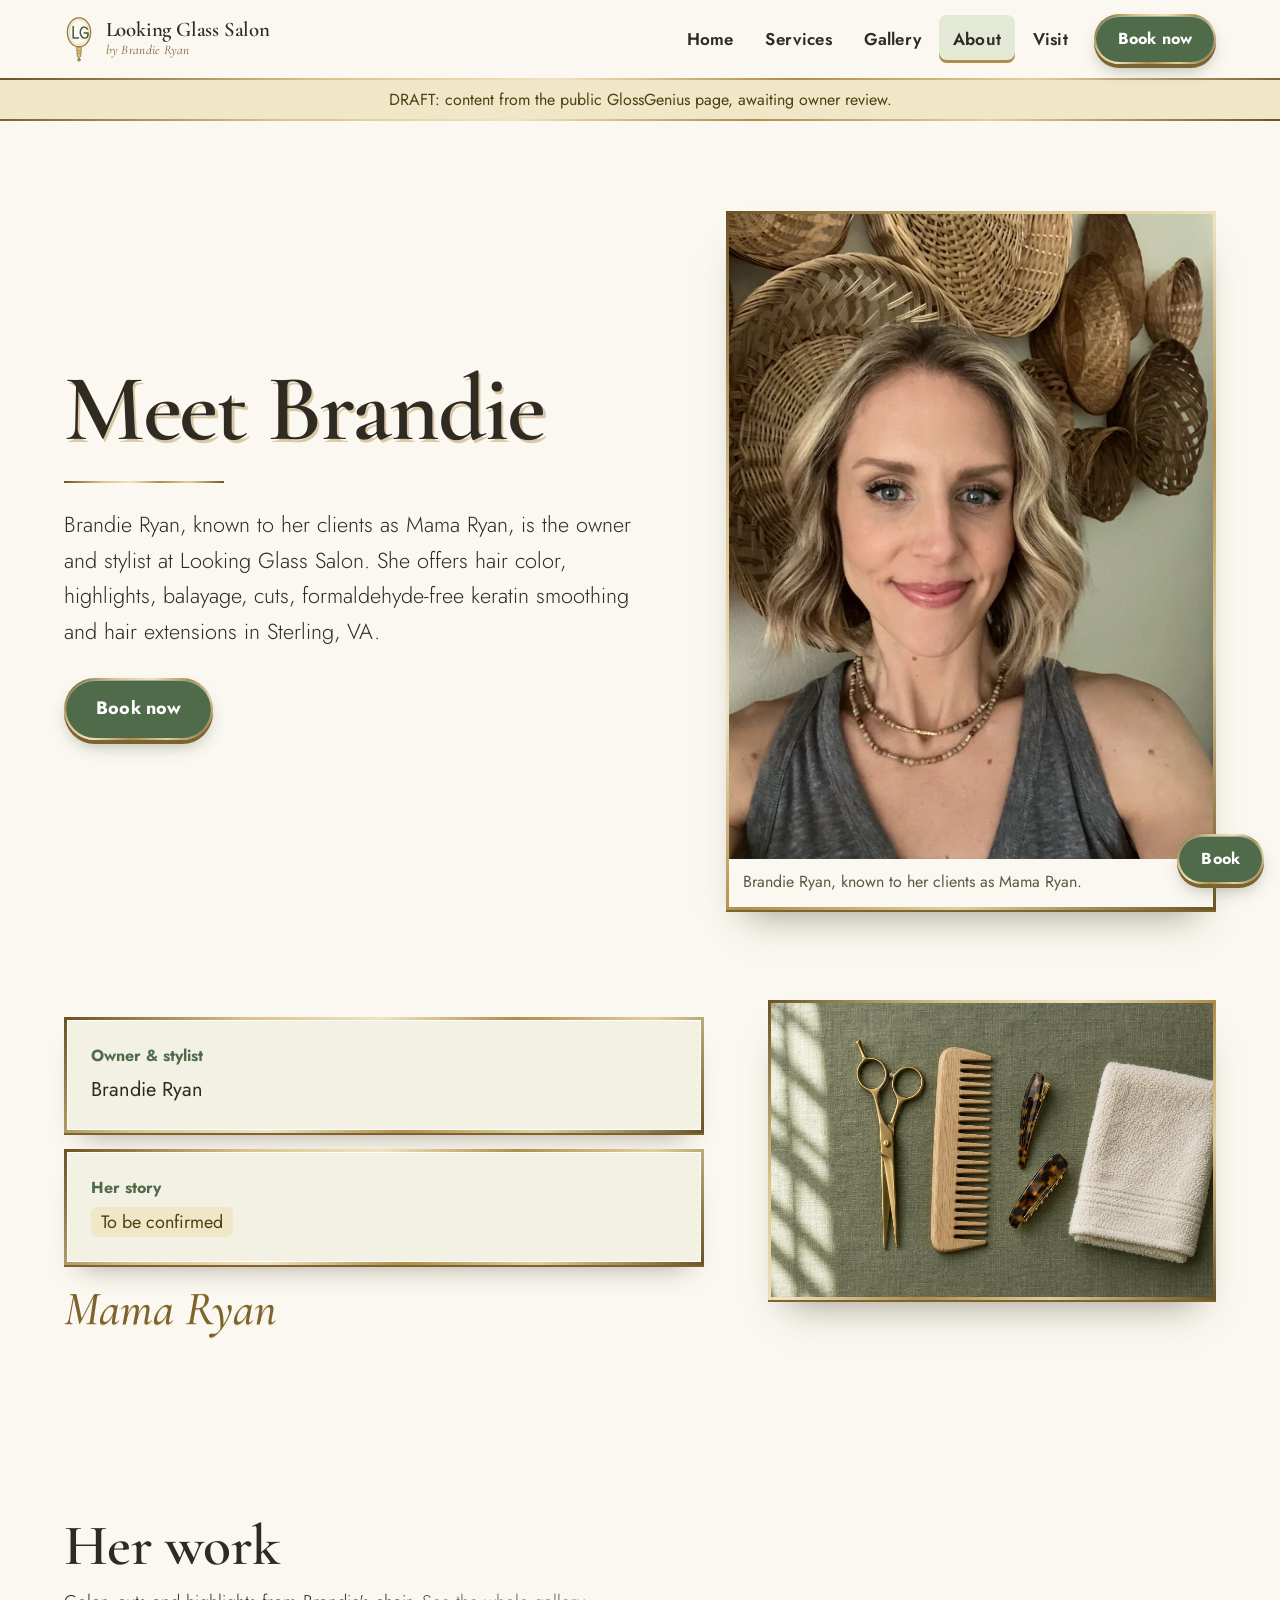
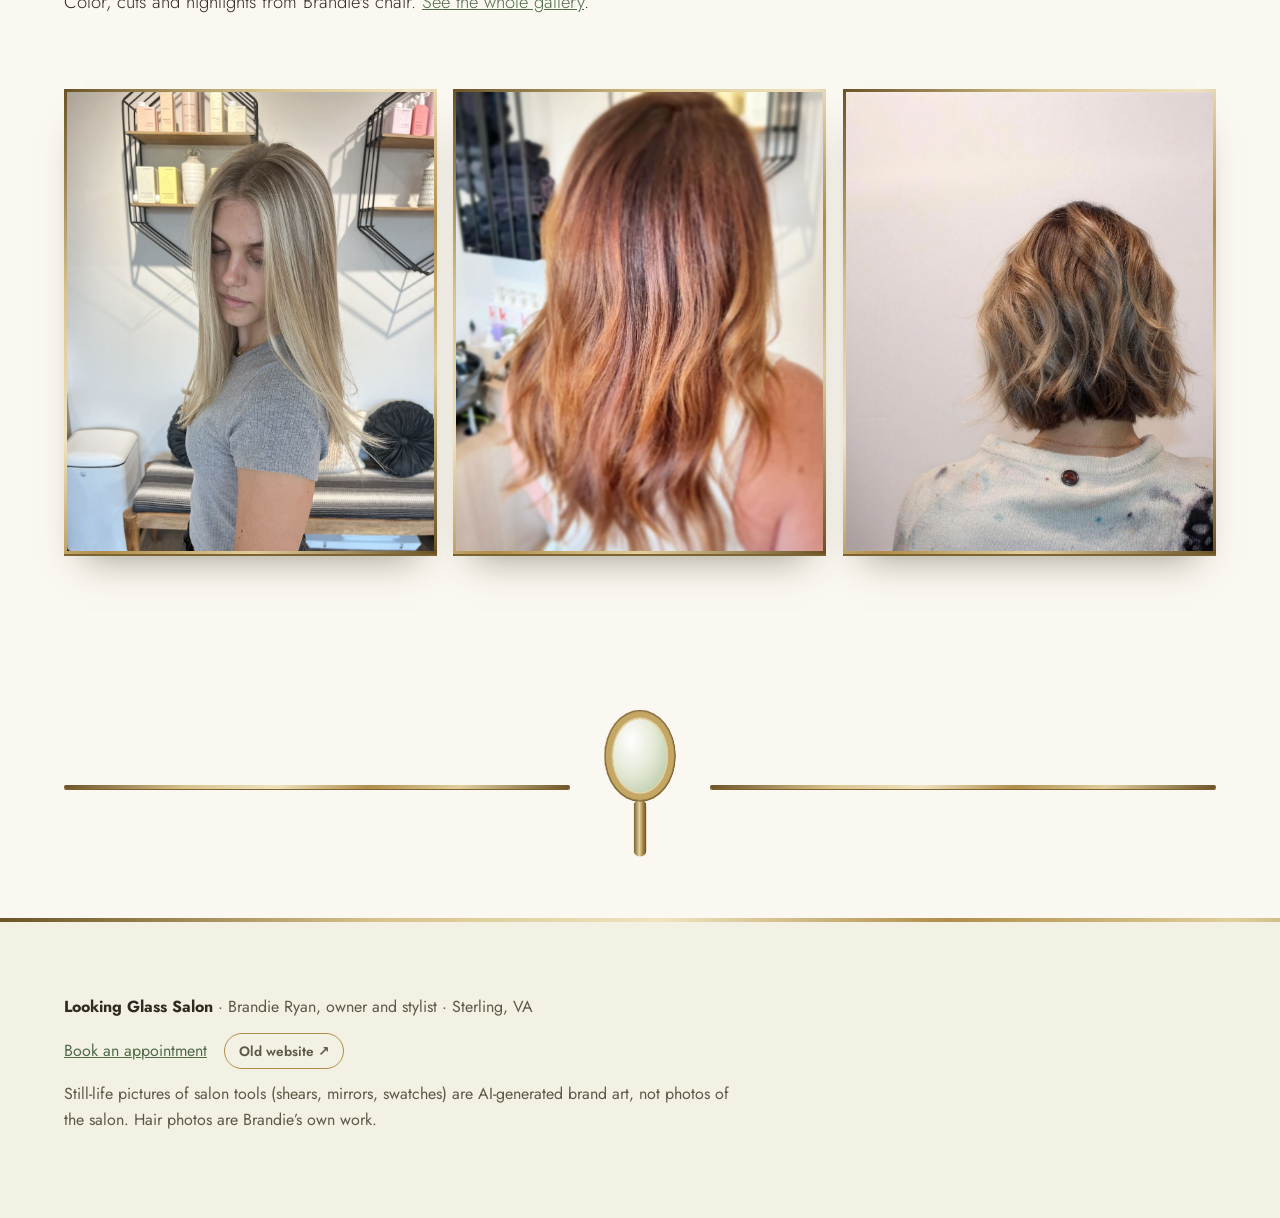
==== commit d1c4a52c: "Cormorant Garamond + Jost, logo, 18 services, smoother hair, much better 3D tour Fonts switched site" ====
--- a/about.html
+++ b/about.html
@@ -7,9 +7,10 @@
 <meta name="description" content="Meet Brandie Ryan, owner and stylist at Looking Glass Salon in Sterling, VA.">
 <meta name="robots" content="noindex">
 <!-- REVIEW: remove noindex, add canonical + og:image + LocalBusiness JSON-LD once domain and facts are approved. -->
+<link rel="icon" href="assets/favicon.svg" type="image/svg+xml">
 <link rel="preconnect" href="https://fonts.googleapis.com">
 <link rel="preconnect" href="https://fonts.gstatic.com" crossorigin>
-<link rel="stylesheet" href="https://fonts.googleapis.com/css2?family=Playfair+Display:ital,wght@0,400..700;1,400..700&family=Pinyon+Script&display=swap">
+<link rel="stylesheet" href="https://fonts.googleapis.com/css2?family=Cormorant+Garamond:ital,wght@0,400..700;1,400..700&family=Jost:wght@300..700&display=swap">
 <link rel="stylesheet" href="css/style.css">
 </head>
 <body data-page="about">
--- a/css/style.css
+++ b/css/style.css
@@ -5,8 +5,8 @@
   --gold-grad:linear-gradient(135deg,#6b5326 0%,#d7c28b 24%,#efe3bf 42%,#b08d4a 60%,#e0cf9c 78%,#6b5326 100%)}
 *{box-sizing:border-box}
 html{scroll-behavior:smooth}
-body{margin:0;background:var(--bg);color:var(--ink);font:1.125rem/1.6 Georgia,"Times New Roman",serif}
-h1,h2,h3,.brand,.btn,nav a,.menu-btn,.chips button,.svc-price,.svc-time,.svc-book{font-family:system-ui,-apple-system,"Segoe UI",sans-serif}
+body{margin:0;background:var(--bg);color:var(--ink);font:400 1.0625rem/1.65 "Jost","Jost",system-ui,sans-serif}
+h1,h2,h3,.brand,.btn,nav a,.menu-btn,.chips button,.svc-price,.svc-time,.svc-book{font-family:"Jost","Jost",system-ui,sans-serif}
 h1,h2,h3{letter-spacing:-.03em;line-height:1.02;margin:0}
 a{color:var(--accent)}
 :focus-visible{outline:3px solid var(--accent);outline-offset:3px}
@@ -30,8 +30,8 @@
 .cream .btn,.close .btn,.other-side .btn{--btn-bg:var(--plum);color:#fff}
 .menu-btn{display:none;min-height:44px;padding:0 16px;background:var(--step2);border:0;color:var(--ink);border-radius:8px;font-size:1rem;font-weight:600}
 @media(max-width:700px){.menu-btn{display:block}nav{display:none;order:5;width:100%;flex-direction:column}nav.open{display:flex}}
-.review-banner{margin:0;padding:8px var(--pad);background:var(--warn);color:var(--warn-ink);font:1rem system-ui,sans-serif;text-align:center}
-.tbc{background:var(--warn);color:var(--warn-ink);padding:2px 10px;border-radius:6px;font:.9em system-ui,sans-serif}
+.review-banner{margin:0;padding:8px var(--pad);background:var(--warn);color:var(--warn-ink);font:1rem "Jost",system-ui,sans-serif;text-align:center}
+.tbc{background:var(--warn);color:var(--warn-ink);padding:2px 10px;border-radius:6px;font:.9em "Jost",system-ui,sans-serif}
 .float-book{position:fixed;right:16px;bottom:16px;z-index:20}
 
 /* inner page opener: one big title, one plain sentence, one picture */
@@ -48,7 +48,7 @@
 @media(max-width:860px){.phero{grid-template-columns:1fr}}
 
 /* services */
-.trust{display:flex;flex-wrap:wrap;gap:8px 28px;margin:0 0 24px;font:600 1rem system-ui,sans-serif;color:var(--muted)}
+.trust{display:flex;flex-wrap:wrap;gap:8px 28px;margin:0 0 24px;font:600 1rem "Jost",system-ui,sans-serif;color:var(--muted)}
 .chips{display:flex;flex-wrap:wrap;gap:8px;margin:0 0 28px}
 .chips button{min-height:44px;padding:0 20px;border-radius:999px;border:2px solid transparent;background:var(--step2);color:var(--ink);font-weight:600;font-size:1rem;cursor:pointer;transition:transform .15s ease-out}
 .chips button:hover{transform:translateY(-2px)}.chips button:active{transform:scale(.97)}
@@ -76,7 +76,7 @@
 .split h2{font-size:clamp(2.4rem,5vw,4.5rem);margin-bottom:24px}
 .line{display:block;padding:18px 0;color:var(--ink);text-decoration:none;transition:transform .2s ease-out}
 .line:hover{transform:translateX(8px)}
-.line strong{display:block;font:800 1.5rem/1.15 system-ui,sans-serif;letter-spacing:-.02em;color:var(--accent)}
+.line strong{display:block;font:800 1.5rem/1.15 "Jost",system-ui,sans-serif;letter-spacing:-.02em;color:var(--accent)}
 .line span{display:block;margin-top:4px;color:var(--muted);font-size:1rem}
 @media(max-width:860px){.split{grid-template-columns:1fr}}
 .close{background:var(--cream);color:var(--cream-ink);padding:clamp(56px,10vw,150px) var(--pad)}
@@ -85,11 +85,11 @@
 
 /* gallery, about, visit */
 .grid{display:grid;grid-template-columns:repeat(auto-fill,minmax(260px,1fr));gap:16px;padding-bottom:clamp(40px,6vw,80px)}
-.ph{display:grid;place-items:center;aspect-ratio:4/5;background:var(--step2);color:var(--muted);font:1rem system-ui,sans-serif;text-align:center;padding:16px}
+.ph{display:grid;place-items:center;aspect-ratio:4/5;background:var(--step2);color:var(--muted);font:1rem "Jost",system-ui,sans-serif;text-align:center;padding:16px}
 .grid figcaption{margin-top:10px;font-size:1rem;color:var(--muted);max-width:26em}
 .facts{display:grid;grid-template-columns:repeat(auto-fit,minmax(280px,1fr));gap:16px;padding-bottom:clamp(40px,6vw,96px)}
 .fact{background:var(--step1);padding:24px}
-.fact dt{font:700 1rem system-ui,sans-serif;color:var(--accent);margin-bottom:6px}
+.fact dt{font:700 1rem "Jost",system-ui,sans-serif;color:var(--accent);margin-bottom:6px}
 .fact dd{margin:0;font-size:1.25rem}
 .prose{max-width:34em;font-size:1.25rem}
 .about-body{display:grid;grid-template-columns:minmax(0,1fr) minmax(0,.7fr);gap:clamp(24px,5vw,80px);align-items:start;padding-bottom:clamp(48px,8vw,120px)}
@@ -118,7 +118,7 @@
   padding:0 6vw;max-width:58%;will-change:transform,opacity;--shine:50%;transform-origin:left center;animation:wm-in .8s backwards ease-out}
 .hero3d.tall .wordmark{max-width:none;align-items:center;justify-content:flex-start;text-align:center;padding:clamp(70px,13vh,130px) 8px 0;transform-origin:center top}
 @keyframes wm-in{from{opacity:0;filter:blur(8px)}to{opacity:1;filter:none}}
-.wordmark h1{margin:0;font-family:system-ui,-apple-system,"Segoe UI",sans-serif;font-weight:800;letter-spacing:-.03em;
+.wordmark h1{margin:0;font-family:"Jost","Jost",system-ui,sans-serif;font-weight:800;letter-spacing:-.03em;
   font-size:clamp(2.6rem,9vw,8.5rem);line-height:.95}
 .wordmark .chrome{display:block}
 .hero3d.tall .wordmark h1{font-size:clamp(2.6rem,15vw,6rem)}
@@ -127,9 +127,9 @@
   background-image:linear-gradient(105deg,#6b5326 0%,#c4a665 16%,#8a6c2f 30%,#8fa883 46%,#4f6b4a 56%,#b08d4a 70%,#d7c28b 82%,#6b5326 100%);
   background-size:260% 100%;background-position:var(--shine) 50%;
   filter:drop-shadow(0 1px 0 #5c4220) drop-shadow(0 3px 0 #7d6330) drop-shadow(0 10px 14px rgba(100,80,40,.3))}
-.salon{margin:18px 0 0;max-width:26em;font:500 clamp(1.15rem,2vw,1.35rem)/1.4 system-ui,sans-serif;color:var(--muted)}
-.cue{position:absolute;bottom:28px;left:0;right:0;text-align:center;margin:0;font:500 .95rem system-ui,sans-serif;color:var(--muted)}
-.tilt-btn{position:absolute;top:12px;right:12px;z-index:3;min-height:44px;padding:0 16px;border-radius:999px;border:1px solid #b08d4a;background:#fff;color:var(--plum);font:600 .95rem system-ui,sans-serif}
+.salon{margin:18px 0 0;max-width:26em;font:500 clamp(1.15rem,2vw,1.35rem)/1.4 "Jost",system-ui,sans-serif;color:var(--muted)}
+.cue{position:absolute;bottom:28px;left:0;right:0;text-align:center;margin:0;font:500 .95rem "Jost",system-ui,sans-serif;color:var(--muted)}
+.tilt-btn{position:absolute;top:12px;right:12px;z-index:3;min-height:44px;padding:0 16px;border-radius:999px;border:1px solid #b08d4a;background:#fff;color:var(--plum);font:600 .95rem "Jost",system-ui,sans-serif}
 .tilt-btn[hidden]{display:none}
 .flash{position:absolute;inset:0;opacity:0;pointer-events:none;
   background:radial-gradient(circle at 50% 50%,#fff 0%,#f1eedd 45%,#b9c8a5 100%)}
@@ -138,18 +138,18 @@
   pointer-events:none;transition:opacity .9s ease-out}
 .other-side.on{opacity:1;pointer-events:auto}
 /* the line starts mirrored, then turns once in 3D to read the right way */
-.other-side .through{margin:0;font:italic 500 clamp(2.4rem,7.5vw,5.6rem)/1.08 "Playfair Display",Georgia,serif;letter-spacing:-.01em;color:#2f2a22;
+.other-side .through{margin:0;font:italic 500 clamp(2.4rem,7.5vw,5.6rem)/1.08 "Cormorant Garamond",Georgia,serif;letter-spacing:-.01em;color:#2f2a22;
   transform:perspective(1200px) rotateY(-180deg);opacity:0;
   transition:transform 2.2s cubic-bezier(.45,0,.2,1) .2s,opacity 1s ease-out .2s}
 .other-side.on .through{transform:perspective(1200px) rotateY(0);opacity:1}
-.os-eyebrow{margin:0 0 14px;font:600 .85rem/1 system-ui,sans-serif;letter-spacing:.32em;text-transform:uppercase;color:var(--gold-lo)}
+.os-eyebrow{margin:0 0 14px;font:600 .85rem/1 "Jost",system-ui,sans-serif;letter-spacing:.32em;text-transform:uppercase;color:var(--gold-lo)}
 .os-rule{display:block;width:0;height:2px;margin:0 auto 26px;background:var(--gold-grad);transition:width 1.4s cubic-bezier(.22,1,.36,1) .1s}
 .other-side.on .os-rule{width:min(220px,50vw)}
 .other-side .os-eyebrow,.other-side .sub,.other-side .os-cta{opacity:0;transform:translateY(14px);transition:opacity .9s ease-out,transform 1.1s cubic-bezier(.22,1,.36,1)}
 .other-side.on .os-eyebrow{opacity:1;transform:none;transition-delay:.05s}
 .other-side.on .sub{opacity:1;transform:none;transition-delay:1.7s}
 .other-side.on .os-cta{opacity:1;transform:none;transition-delay:2s}
-.other-side .sub{margin:22px 0 28px;font:italic 1.2rem/1.5 "Playfair Display",Georgia,serif;color:#5e5846}
+.other-side .sub{margin:22px 0 28px;font:italic 1.2rem/1.5 "Cormorant Garamond",Georgia,serif;color:#5e5846}
 .other-side .os-cta{margin:0}
 .other-side .btn{--btn-bg:var(--plum);color:#fff}
 /* CSS mirror shows only if 3D cannot run */
@@ -163,7 +163,7 @@
 .hero3d.no3d .other-side .through{transform:none}
 @media(prefers-reduced-motion:reduce){
   .hero3d{height:auto}.hero3d .stage{position:relative;height:auto;min-height:100svh}
-  .hero3d .flash{display:none}.hero3d .cue{position:absolute;bottom:28px;left:0;right:0;text-align:center;margin:0;font:500 .95rem system-ui,sans-serif;color:var(--muted)}
+  .hero3d .flash{display:none}.hero3d .cue{position:absolute;bottom:28px;left:0;right:0;text-align:center;margin:0;font:500 .95rem "Jost",system-ui,sans-serif;color:var(--muted)}
   .hero3d .other-side{position:relative;opacity:1!important;margin-top:60vh;padding:48px 20px;pointer-events:auto}
   .hero3d .other-side *{transition:none!important;opacity:1!important;transform:none!important}
   .hero3d .other-side .os-rule{width:min(220px,50vw)}
@@ -200,13 +200,13 @@
 dialog#lightbox figure{margin:0;padding:12px 12px 72px}
 dialog#lightbox img{max-height:76vh;width:auto;max-width:100%;margin-inline:auto;object-fit:contain}
 dialog#lightbox figcaption{margin:12px auto 0;max-width:40em;text-align:center;font-size:1rem;color:var(--muted)}
-dialog#lightbox button{min-height:44px;padding:0 20px;border:0;border-radius:999px;background:var(--accent);color:var(--accent-ink);font:700 1rem system-ui,sans-serif;cursor:pointer}
+dialog#lightbox button{min-height:44px;padding:0 20px;border:0;border-radius:999px;background:var(--accent);color:var(--accent-ink);font:700 1rem "Jost",system-ui,sans-serif;cursor:pointer}
 dialog#lightbox .close{position:absolute;top:12px;right:12px;background:var(--step2);color:var(--ink)}
 dialog#lightbox .nav{position:absolute;left:0;right:0;bottom:14px;display:flex;justify-content:center;gap:12px}
 dialog#lightbox .nav[hidden]{display:none}
 
 .ph{align-content:center;gap:6px}
-.ph strong{font:800 clamp(1.5rem,3vw,2.2rem)/1 system-ui,sans-serif;letter-spacing:-.03em;color:var(--ink)}
+.ph strong{font:800 clamp(1.5rem,3vw,2.2rem)/1 "Jost",system-ui,sans-serif;letter-spacing:-.03em;color:var(--ink)}
 @media(max-width:600px){.grid{grid-template-columns:repeat(2,minmax(0,1fr));gap:10px}.ph{aspect-ratio:1/1}}
 @media(max-width:600px){.ph{padding:20px}.ph strong{font-size:1.3rem;overflow-wrap:anywhere}}
 .grid figure{margin:0}
@@ -260,9 +260,9 @@
 
 /* ---- booking preview ---- */
 .bk{padding-block:clamp(24px,4vw,48px) clamp(48px,8vw,96px)}
-.bk-demo{margin:0 0 20px;padding:12px 16px;background:var(--warn);color:var(--warn-ink);font:1rem/1.45 system-ui,sans-serif;border:2px solid;border-image:var(--gold-grad) 1}
+.bk-demo{margin:0 0 20px;padding:12px 16px;background:var(--warn);color:var(--warn-ink);font:1rem/1.45 "Jost",system-ui,sans-serif;border:2px solid;border-image:var(--gold-grad) 1}
 .bk-title{font-size:clamp(2.4rem,6vw,4.5rem);letter-spacing:-.04em;margin-bottom:24px;text-shadow:.012em .012em 0 #e3d2a2,.024em .024em 0 #c4a665,.036em .036em 0 #b08d4a,.048em .048em 0 #7d6330}
-.bk-steps{list-style:none;display:flex;gap:6px;margin:0 0 28px;padding:0;counter-reset:s;font:600 .95rem system-ui,sans-serif;flex-wrap:wrap}
+.bk-steps{list-style:none;display:flex;gap:6px;margin:0 0 28px;padding:0;counter-reset:s;font:600 .95rem "Jost",system-ui,sans-serif;flex-wrap:wrap}
 .bk-steps li{counter-increment:s;display:flex;align-items:center;gap:8px;padding:6px 14px 6px 6px;border-radius:999px;background:var(--step1);color:var(--muted)}
 .bk-steps li::before{content:counter(s);display:grid;place-items:center;width:28px;height:28px;border-radius:50%;background:#fff;border:2px solid var(--gold);color:var(--gold-lo);font-weight:800}
 .bk-steps li.now{background:var(--step2);color:var(--ink)}
@@ -272,7 +272,7 @@
 .bk-layout{display:grid;grid-template-columns:minmax(0,1fr) 340px;gap:clamp(20px,3vw,40px);align-items:start}
 @media(max-width:900px){.bk-layout{grid-template-columns:1fr}.bk-sum{order:-1}}
 .bk-panel h2{font-size:clamp(1.8rem,3vw,2.4rem);margin:0 0 16px;outline:none}
-.bk-sum{position:sticky;top:16px;background:var(--step1);padding:22px;border:3px solid;border-image:var(--gold-grad) 1;box-shadow:0 2px 0 var(--gold-lo),0 24px 36px -20px rgba(70,62,40,.5);font-family:system-ui,sans-serif}
+.bk-sum{position:sticky;top:16px;background:var(--step1);padding:22px;border:3px solid;border-image:var(--gold-grad) 1;box-shadow:0 2px 0 var(--gold-lo),0 24px 36px -20px rgba(70,62,40,.5);font-family:"Jost",system-ui,sans-serif}
 .bk-sum h2{font-size:1.3rem;margin:0 0 12px}
 .bk-muted{color:var(--muted);font-size:1rem;margin:0 0 14px}
 .bk-lines{list-style:none;margin:0 0 12px;padding:0}
@@ -290,12 +290,12 @@
 .bk-icon svg{width:46%;fill:#b08d4a;stroke:#7d6330;filter:drop-shadow(0 2px 0 #7d6330)}
 .bk-info h3{font-size:1.25rem;margin:0 0 6px;line-height:1.15}
 .bk-info p{margin:0 0 6px;font-size:.98rem;color:var(--muted);line-height:1.45}
-.bk-meta{display:flex;gap:14px;align-items:baseline;font-family:system-ui,sans-serif}
+.bk-meta{display:flex;gap:14px;align-items:baseline;font-family:"Jost",system-ui,sans-serif}
 .bk-meta strong{font-size:1.2rem;color:var(--plum)}
 @media(max-width:640px){.bk-svc{grid-template-columns:84px minmax(0,1fr)}.bk-thumb{width:84px}.bk-select{grid-column:1/-1}}
-.bk-back{min-height:44px;padding:0 4px;margin-bottom:8px;border:0;background:none;color:var(--accent);font:700 1rem system-ui,sans-serif;cursor:pointer}
+.bk-back{min-height:44px;padding:0 4px;margin-bottom:8px;border:0;background:none;color:var(--accent);font:700 1rem "Jost",system-ui,sans-serif;cursor:pointer}
 .bk-extras{display:grid;gap:10px}
-.bk-extra{display:grid;grid-template-columns:56px minmax(0,1fr) auto 36px;gap:14px;align-items:center;width:100%;padding:10px 14px 10px 10px;text-align:left;background:#fff;color:var(--ink);font:1rem system-ui,sans-serif;cursor:pointer;border:2px solid;border-image:var(--gold-grad) 1}
+.bk-extra{display:grid;grid-template-columns:56px minmax(0,1fr) auto 36px;gap:14px;align-items:center;width:100%;padding:10px 14px 10px 10px;text-align:left;background:#fff;color:var(--ink);font:1rem "Jost",system-ui,sans-serif;cursor:pointer;border:2px solid;border-image:var(--gold-grad) 1}
 .bk-extra[aria-pressed="true"]{background:var(--step2)}
 .bk-mini{width:56px;aspect-ratio:1;overflow:hidden}.bk-mini img{width:100%;height:100%;object-fit:cover}
 .bk-xname{font-weight:700}.bk-xname small{display:block;font-weight:400;color:var(--muted);font-size:.9rem}
@@ -305,19 +305,19 @@
 .bk-next{margin:24px 0 0}
 .btn[disabled]{opacity:.45;cursor:not-allowed;transform:none}
 .bk-days{display:flex;gap:8px;overflow-x:auto;padding:4px 2px 12px;scroll-snap-type:x mandatory}
-.bk-day{flex:none;scroll-snap-align:start;display:flex;flex-direction:column;align-items:center;gap:2px;width:72px;padding:10px 0;background:#fff;color:var(--ink);font:1rem system-ui,sans-serif;cursor:pointer;border:2px solid;border-image:var(--gold-grad) 1}
+.bk-day{flex:none;scroll-snap-align:start;display:flex;flex-direction:column;align-items:center;gap:2px;width:72px;padding:10px 0;background:#fff;color:var(--ink);font:1rem "Jost",system-ui,sans-serif;cursor:pointer;border:2px solid;border-image:var(--gold-grad) 1}
 .bk-day strong{font-size:1.5rem}.bk-day small{font-size:.8rem;color:var(--muted)}
 .bk-day[aria-pressed="true"]{background:var(--plum);color:#fff}.bk-day[aria-pressed="true"] small{color:#e8ecd9}
 .bk-day:disabled{opacity:.45;cursor:not-allowed}
 .bk-sub{font-size:1.2rem;margin:16px 0 12px}
 .bk-times{display:grid;grid-template-columns:repeat(auto-fill,minmax(104px,1fr));gap:8px}
-.bk-time{min-height:44px;background:#fff;color:var(--ink);font:600 1rem system-ui,sans-serif;cursor:pointer;border:2px solid var(--gold);border-radius:999px}
+.bk-time{min-height:44px;background:#fff;color:var(--ink);font:600 1rem "Jost",system-ui,sans-serif;cursor:pointer;border:2px solid var(--gold);border-radius:999px}
 .bk-time[aria-pressed="true"]{background:var(--plum);color:#fff;border-color:var(--gold-lo);box-shadow:0 3px 0 var(--gold-lo)}
 .bk-time:disabled{border-style:dashed;color:#a39b86;text-decoration:line-through;cursor:not-allowed}
 .bk-form{max-width:520px}
 .bk-field{margin:0 0 16px}
-.bk-field label{display:block;margin-bottom:6px;font:700 1rem system-ui,sans-serif}
-.bk-field input,.bk-field textarea{width:100%;min-height:48px;padding:10px 14px;font:1.05rem system-ui,sans-serif;color:var(--ink);background:#fff;border:2px solid var(--gold);border-radius:6px}
+.bk-field label{display:block;margin-bottom:6px;font:700 1rem "Jost",system-ui,sans-serif}
+.bk-field input,.bk-field textarea{width:100%;min-height:48px;padding:10px 14px;font:1.05rem "Jost",system-ui,sans-serif;color:var(--ink);background:#fff;border:2px solid var(--gold);border-radius:6px}
 .bk-field input:focus,.bk-field textarea:focus{outline:3px solid var(--accent);outline-offset:1px}
 .bk-field input[aria-invalid="true"]{border-color:#b3261e}
 .bk-err{color:#b3261e;font-weight:600;min-height:0;margin:0}
@@ -325,7 +325,7 @@
 .bk-done{text-align:center;padding:clamp(20px,4vw,48px) 0}
 .bk-done h2{font-size:clamp(2rem,4vw,3rem)}
 .bk-done p{font-size:1.15rem}
-.bk-seal{width:96px;height:96px;margin:0 auto 20px;display:grid;place-items:center;border-radius:50%;font:800 2.8rem system-ui,sans-serif;color:#fff;
+.bk-seal{width:96px;height:96px;margin:0 auto 20px;display:grid;place-items:center;border-radius:50%;font:800 2.8rem "Jost",system-ui,sans-serif;color:#fff;
   background:radial-gradient(circle at 35% 30%,#7d9a72,var(--plum) 70%);border:5px solid var(--gold);box-shadow:0 0 0 3px var(--gold-hi),0 6px 0 var(--gold-lo),0 20px 30px -10px rgba(63,90,60,.5);
   animation:seal-in .6s cubic-bezier(.2,1.4,.4,1) both}
 @keyframes seal-in{from{transform:scale(.3) rotateY(180deg);opacity:0}to{transform:none;opacity:1}}
@@ -333,7 +333,7 @@
 
 
 /* ---- classic type: Playfair Display headings, thin gold accent instead of block extrusion ---- */
-h1,h2,h3,.brand,.line strong,.svc-price,.wordmark h1,.bk-total strong,.ph strong{font-family:"Playfair Display",Georgia,"Times New Roman",serif}
+h1,h2,h3,.brand,.line strong,.svc-price,.wordmark h1,.bk-total strong,.ph strong{font-family:"Cormorant Garamond",Georgia,serif}
 h1,h2,h3{font-weight:500;letter-spacing:-.015em;line-height:1.06}
 .phero h1,.steps h3,.close h2,.split h2,.bk-title{font-weight:500;letter-spacing:-.02em;text-shadow:.025em .03em 0 rgba(176,141,74,.45)}
 .steps h3{font-style:italic;font-weight:400;line-height:1}
@@ -343,10 +343,10 @@
 .svc-price{font-weight:600}
 .wordmark h1{font-weight:600;letter-spacing:.04em}
 .brand{font-weight:600;font-size:1.3rem;letter-spacing:0;display:inline-flex;flex-direction:column;line-height:1.05}
-.brand-by{font:italic 400 .82rem/1.2 "Playfair Display",Georgia,serif;color:var(--gold-lo);letter-spacing:.02em;margin-top:2px}
-.sig{margin:4px 0 0;font:2.6rem/1 "Pinyon Script","Brush Script MT",cursive;color:var(--gold-lo);text-shadow:0 1px 0 var(--gold-hi)}
-
-.old-site{display:inline-flex;align-items:center;gap:4px;min-height:36px;margin-left:12px;padding:0 14px;border-radius:999px;border:1px solid var(--gold);color:var(--muted);font:600 .85rem system-ui,sans-serif;text-decoration:none}
+.brand-by{font:italic 400 .82rem/1.2 "Cormorant Garamond",Georgia,serif;color:var(--gold-lo);letter-spacing:.02em;margin-top:2px}
+.sig{margin:4px 0 0;font:italic 500 3rem/1 "Cormorant Garamond",Georgia,serif;color:var(--gold-lo);text-shadow:0 1px 0 var(--gold-hi)}
+
+.old-site{display:inline-flex;align-items:center;gap:4px;min-height:36px;margin-left:12px;padding:0 14px;border-radius:999px;border:1px solid var(--gold);color:var(--muted);font:600 .85rem "Jost",system-ui,sans-serif;text-decoration:none}
 .old-site:hover{background:#fff;color:var(--ink)}
 
 /* photo strip on the home page */
@@ -363,8 +363,8 @@
 .ba-stage img{position:absolute;inset:0;width:100%;height:100%;object-fit:cover;pointer-events:none}
 .ba-stage .ba-before{clip-path:inset(0 calc(100% - var(--pos)) 0 0)}
 .ba-line{position:absolute;top:0;bottom:0;left:var(--pos);width:3px;margin-left:-1.5px;background:#fff;box-shadow:0 0 0 1px rgba(0,0,0,.15);pointer-events:none}
-.ba-knob{position:absolute;top:50%;left:var(--pos);width:44px;height:44px;margin:-22px 0 0 -22px;border-radius:50%;background:#fff;color:#4a3a1c;display:grid;place-items:center;font:700 1rem system-ui,sans-serif;pointer-events:none}
-.ba-tag{position:absolute;top:10px;padding:4px 12px;border-radius:999px;background:rgba(255,255,255,.9);color:#3a2f1a;font:700 .9rem system-ui,sans-serif;pointer-events:none}
+.ba-knob{position:absolute;top:50%;left:var(--pos);width:44px;height:44px;margin:-22px 0 0 -22px;border-radius:50%;background:#fff;color:#4a3a1c;display:grid;place-items:center;font:700 1rem "Jost",system-ui,sans-serif;pointer-events:none}
+.ba-tag{position:absolute;top:10px;padding:4px 12px;border-radius:999px;background:rgba(255,255,255,.9);color:#3a2f1a;font:700 .9rem "Jost",system-ui,sans-serif;pointer-events:none}
 .ba-tag.l{left:10px}.ba-tag.r{right:10px}
 .ba input[type=range]{position:absolute;inset:0;width:100%;height:100%;margin:0;opacity:0;cursor:ew-resize;-webkit-appearance:none;appearance:none;touch-action:pan-y}
 .ba:focus-within .ba-knob{outline:3px solid var(--accent);outline-offset:2px}
@@ -382,7 +382,7 @@
 .story figure{margin:0}
 .story img{width:100%;aspect-ratio:3/4;object-fit:cover;object-position:50% 30%}
 .story figcaption{margin-top:10px;font-size:1.05rem}
-.story strong{display:block;font:800 1.3rem system-ui,sans-serif;letter-spacing:-.02em}
+.story strong{display:block;font:800 1.3rem "Jost",system-ui,sans-serif;letter-spacing:-.02em}
 @media(max-width:760px){.story{grid-template-columns:1fr}}
 
 /* behind the chair: silent loops */
@@ -406,3 +406,82 @@
 .visit-body{display:grid;grid-template-columns:minmax(0,1.2fr) minmax(0,.8fr);gap:clamp(24px,5vw,72px);align-items:start;padding-bottom:clamp(48px,8vw,120px)}
 .visit-body .facts{padding-bottom:0}
 @media(max-width:860px){.visit-body{grid-template-columns:1fr}}
+
+/* swatch ring */
+.ring-wrap{position:relative;margin:8px 0 0}
+.ring-wrap canvas{display:block;width:100%;height:clamp(300px,46vw,480px);touch-action:pan-y;cursor:grab;background:var(--step1)}
+.ring-wrap canvas:focus-visible{outline:3px solid var(--accent);outline-offset:3px}
+.shades.no3d .ring-wrap{display:none}
+.shade-bar{display:flex;flex-wrap:wrap;align-items:center;gap:12px;margin:14px 0}
+.shade-bar>button:not(.shade-go){width:48px;height:48px;border-radius:50%;border:0;background:var(--step2);color:var(--ink);font:700 1.3rem "Jost",system-ui,sans-serif;cursor:pointer}
+.shade-info{display:flex;flex-direction:column;min-width:12em;margin-right:auto}
+.shade-name{font:800 clamp(1.6rem,3vw,2.3rem)/1.05 "Jost",system-ui,sans-serif;letter-spacing:-.02em}
+.shade-count{font-size:1rem;color:var(--muted)}
+.shade-list{display:flex;flex-wrap:wrap;gap:8px;padding-bottom:clamp(16px,3vw,32px)}
+.shade-list button{display:inline-flex;align-items:center;gap:8px;min-height:44px;padding:0 16px 0 10px;border:0;border-radius:999px;background:var(--step2);color:var(--ink);font:600 1rem "Jost",system-ui,sans-serif;cursor:pointer}
+.shade-list button[aria-pressed="true"]{background:var(--accent);color:var(--accent-ink)}
+.shade-list .dot{width:22px;height:22px;border-radius:50%;display:inline-block;box-shadow:inset 0 0 0 1px rgba(0,0,0,.2)}
+
+/* ---- hero v2: no pinned scroll, no mirror. Big shimmering wordmark over the 3D hair ---- */
+.hero3d{height:auto}
+.hero3d .stage{position:relative;height:min(calc(100svh - 120px),880px);min-height:600px}
+.hero3d .wordmark{max-width:none;padding:0 var(--pad);justify-content:center;align-items:flex-start;animation:none}
+.hero3d .wordmark h1{font-size:clamp(3.6rem,14.5vw,13.5rem);line-height:.9}
+.hero3d .wordmark .chrome{display:block;background-size:300% 100%}
+.hero3d .tagline{margin:clamp(14px,2vw,26px) 0 0;font:italic 500 clamp(1.5rem,3.4vw,2.8rem)/1.1 "Cormorant Garamond",Georgia,serif;color:var(--ink)}
+.hero3d .salon{margin:10px 0 0;max-width:30em}
+.hero-cta{margin:clamp(18px,2.4vw,30px) 0 0}
+.hero3d.tall .wordmark{align-items:center;text-align:center;justify-content:flex-start;padding-top:clamp(36px,8vh,90px)}
+.hero3d.tall .wordmark h1{font-size:clamp(3.4rem,19vw,8rem)}
+.hero3d .cue{z-index:2}
+.hero3d.no3d .stage{min-height:520px}
+@media(prefers-reduced-motion:reduce){.hero3d .stage{height:auto;min-height:560px}}
+
+/* hover: keep the tilt motion, drop the gold glare and gold hover shadow */
+.svc-card::after,.fact::after,.pic::after,.tile::after{display:none!important;background:none!important}
+.is-tilting{box-shadow:0 2px 0 var(--gold-lo),0 30px 40px -24px rgba(50,56,44,.35)!important}
+.pic:hover,.tile:hover,.svc-card:hover,.fact:hover{filter:none}
+
+/* 3D tour */
+.btn.alt{background:var(--step2);color:var(--ink);box-shadow:none;border:2px solid var(--gold);margin-left:8px}
+.tour-stage{position:relative;background:var(--step1)}
+.tour-stage canvas{display:block;width:100%;height:clamp(340px,56vw,620px);cursor:grab;touch-action:pan-y}
+.tour-stage canvas:focus-visible{outline:3px solid var(--accent);outline-offset:3px}
+.tour-card{position:absolute;left:14px;bottom:14px;margin:0;width:min(250px,42%);background:#fff;padding:8px;border:3px solid;border-image:var(--gold-grad) 1;pointer-events:none}
+.tour-card img{display:block;width:100%;aspect-ratio:4/3;object-fit:cover}
+.tour-card figcaption{padding:8px 4px 2px;font-size:.95rem;line-height:1.3;color:var(--ink)}
+.tour-card strong{display:block;font:700 1.15rem "Cormorant Garamond",Georgia,serif}
+.tour-hint{position:absolute;right:14px;top:12px;margin:0;padding:4px 12px;background:rgba(255,255,255,.85);border-radius:999px;font:600 .9rem "Jost",system-ui,sans-serif;color:var(--ink);pointer-events:none}
+.tour-bar{display:flex;align-items:center;gap:12px;margin:14px 0 6px;flex-wrap:wrap}
+.tour-bar>button{width:48px;height:48px;border-radius:50%;border:0;background:var(--step2);color:var(--ink);font:700 1.3rem "Jost",system-ui,sans-serif;cursor:pointer}
+.tour-count{font:700 1.05rem "Jost",system-ui,sans-serif;min-width:4.5em}
+.tour-dots{display:flex;gap:10px;margin-right:auto}
+.tour-dots button{width:16px;height:16px;border-radius:50%;border:2px solid var(--gold-lo);background:#fff;cursor:pointer;padding:0}
+.tour-dots button[aria-current="true"]{background:var(--accent);border-color:var(--accent)}
+.tour-note{margin:6px 0 0;font-size:1rem;color:var(--muted);max-width:44em}
+.tour3d.no3d .tour-stage canvas,.tour3d.no3d .tour-hint{display:none}
+.tour3d.no3d .tour-card{position:static;width:100%;max-width:420px;pointer-events:auto}
+@media(max-width:640px){.tour-card{position:static;width:100%;margin-top:0;border-width:2px}.tour-card img{aspect-ratio:16/9}.tour-hint{top:auto;bottom:8px}}
+
+/* ---- type: Cormorant Garamond for display, Jost for text ---- */
+h1,h2,h3,.brand{font-weight:600;letter-spacing:-.01em}
+.phero h1,.close h2,.bk-title{font-weight:600;letter-spacing:-.02em}
+.hero3d .wordmark h1{font-weight:700;letter-spacing:.01em;font-size:clamp(3.8rem,15.5vw,14.5rem)}
+.hero3d.tall .wordmark h1{font-size:clamp(3.6rem,20vw,8.5rem)}
+.hero3d .tagline{font-weight:500}
+.lede,.sec-h p,.salon{font-weight:300}
+.svc-card h3,.line strong,.story strong,.tour-card strong{font-weight:700}
+.svc-price,.shade-name{font-weight:600}
+nav a,.btn,.chips button,.svc-book,.bk-steps,.shade-list button{letter-spacing:.01em}
+
+/* logo */
+.brand{display:flex;align-items:center;gap:12px;line-height:1.05}
+.brand-mark{display:block;width:auto;height:46px;flex:none}
+.brand-text{display:flex;flex-direction:column}
+@media(max-width:520px){.brand-mark{height:38px}}
+.bar .brand{display:flex;flex-direction:row;align-items:center;gap:12px}
+.bar .brand-by{display:block;margin-top:2px}
+.tour-stage canvas{filter:saturate(1.08) contrast(1.04)}
+.tour-stage::after{content:"";position:absolute;inset:0;pointer-events:none;background:radial-gradient(ellipse at 50% 45%,rgba(0,0,0,0) 55%,rgba(36,32,18,.3) 100%)}
+.tour-card,.tour-hint{z-index:2}
+@media(max-width:640px){.tour-stage::after{display:none}.tour-hint{top:10px;bottom:auto}}
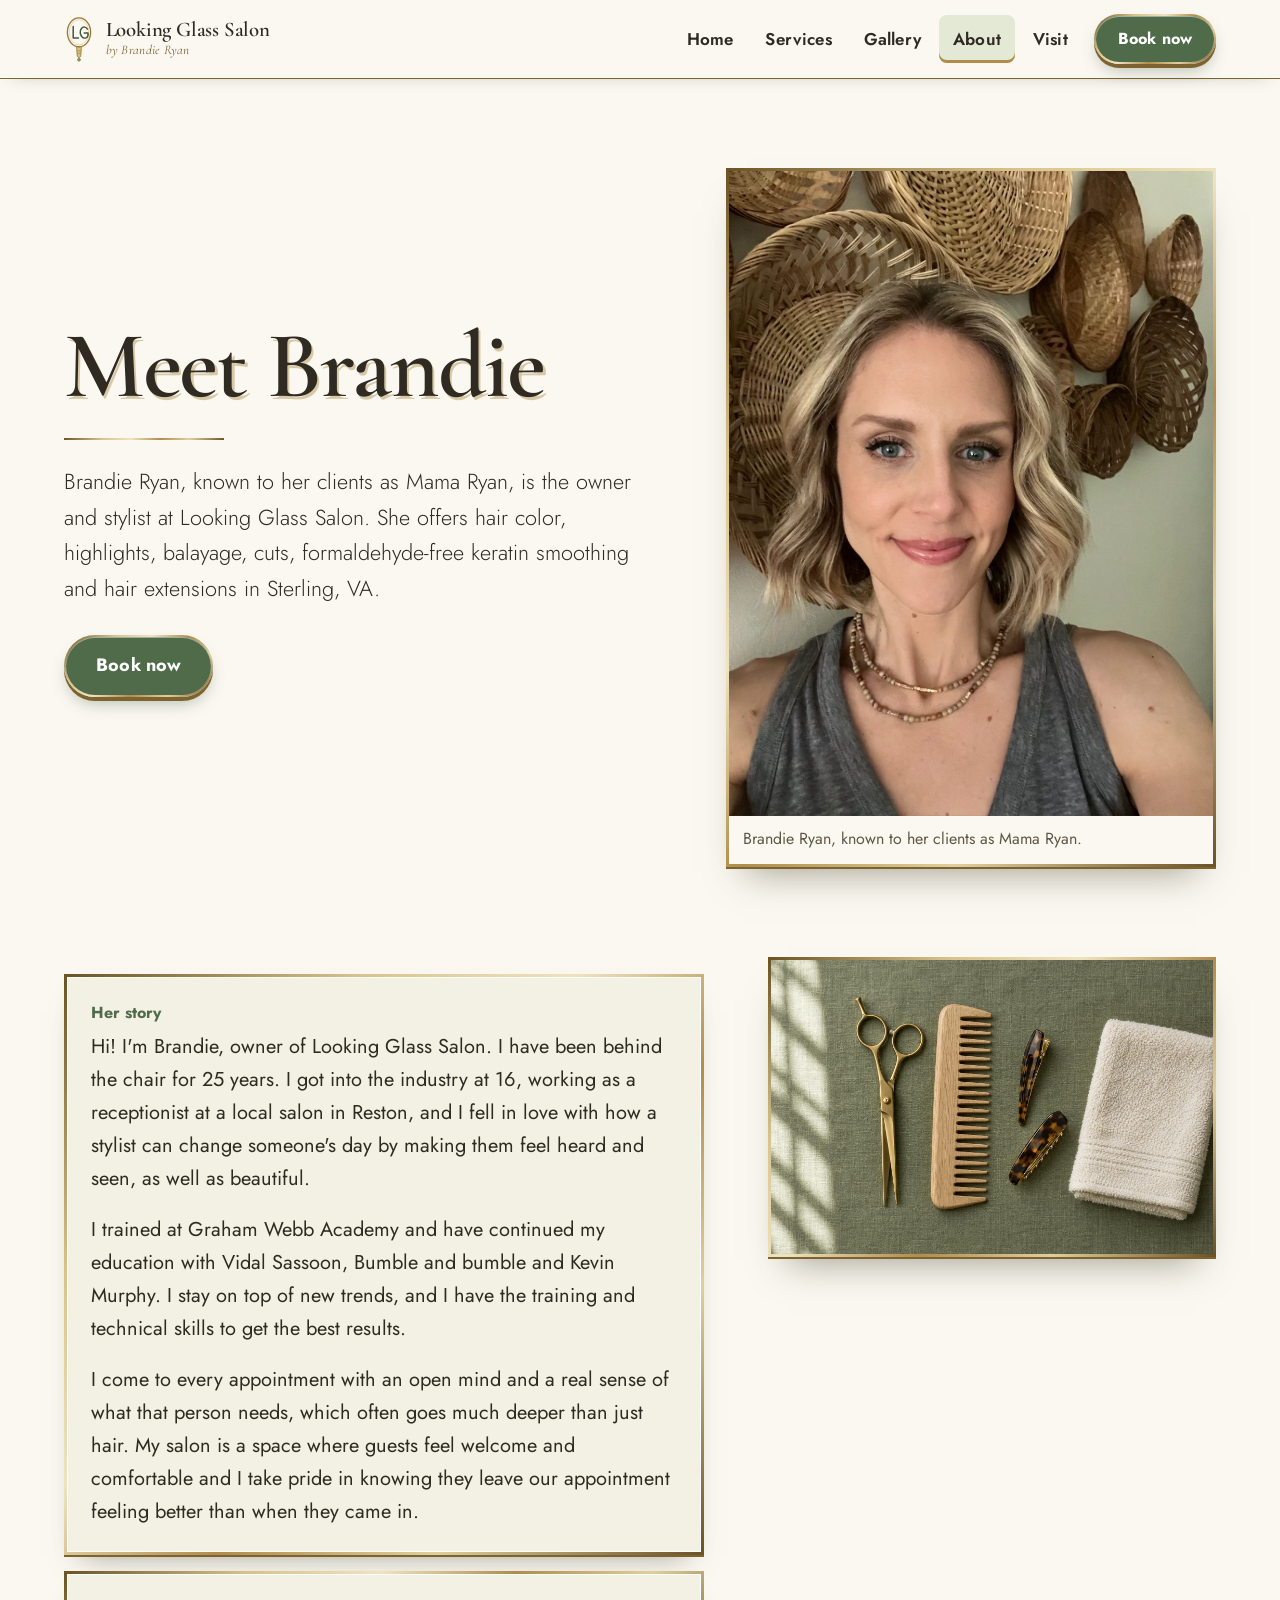
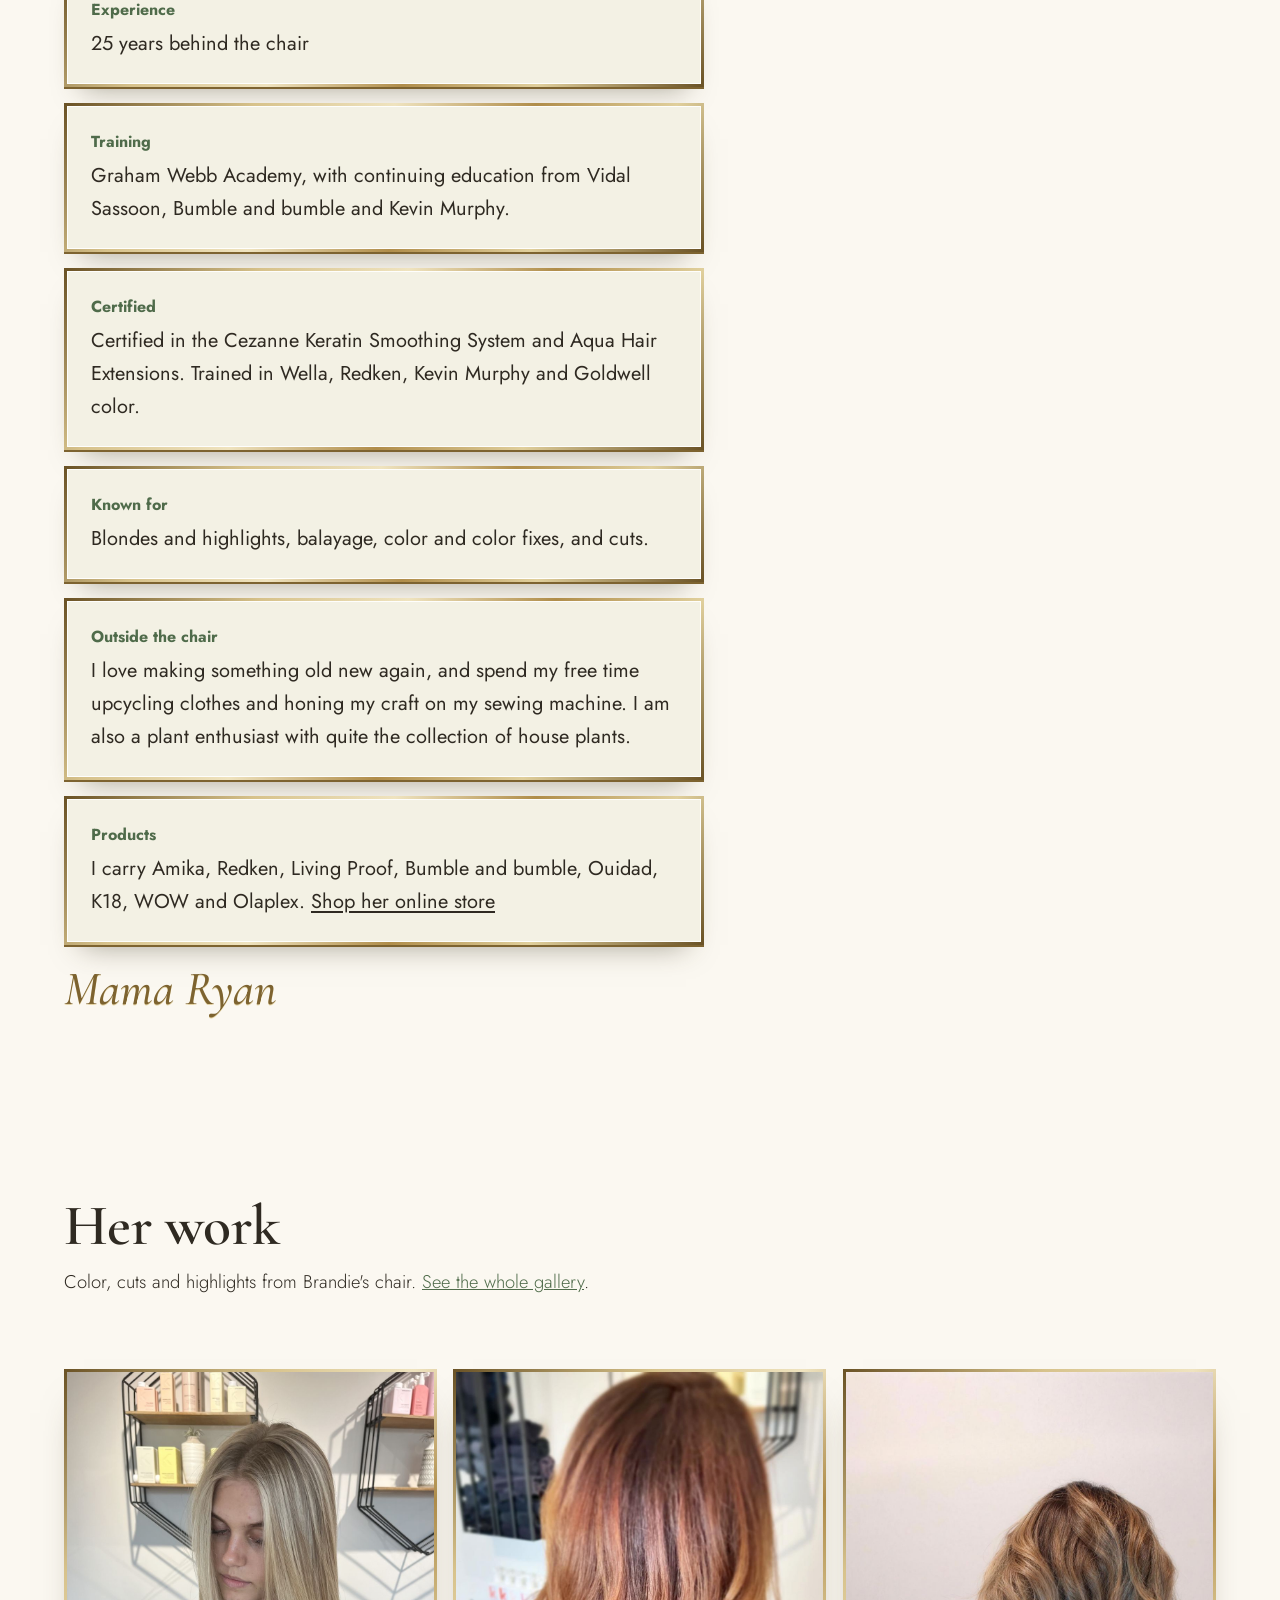
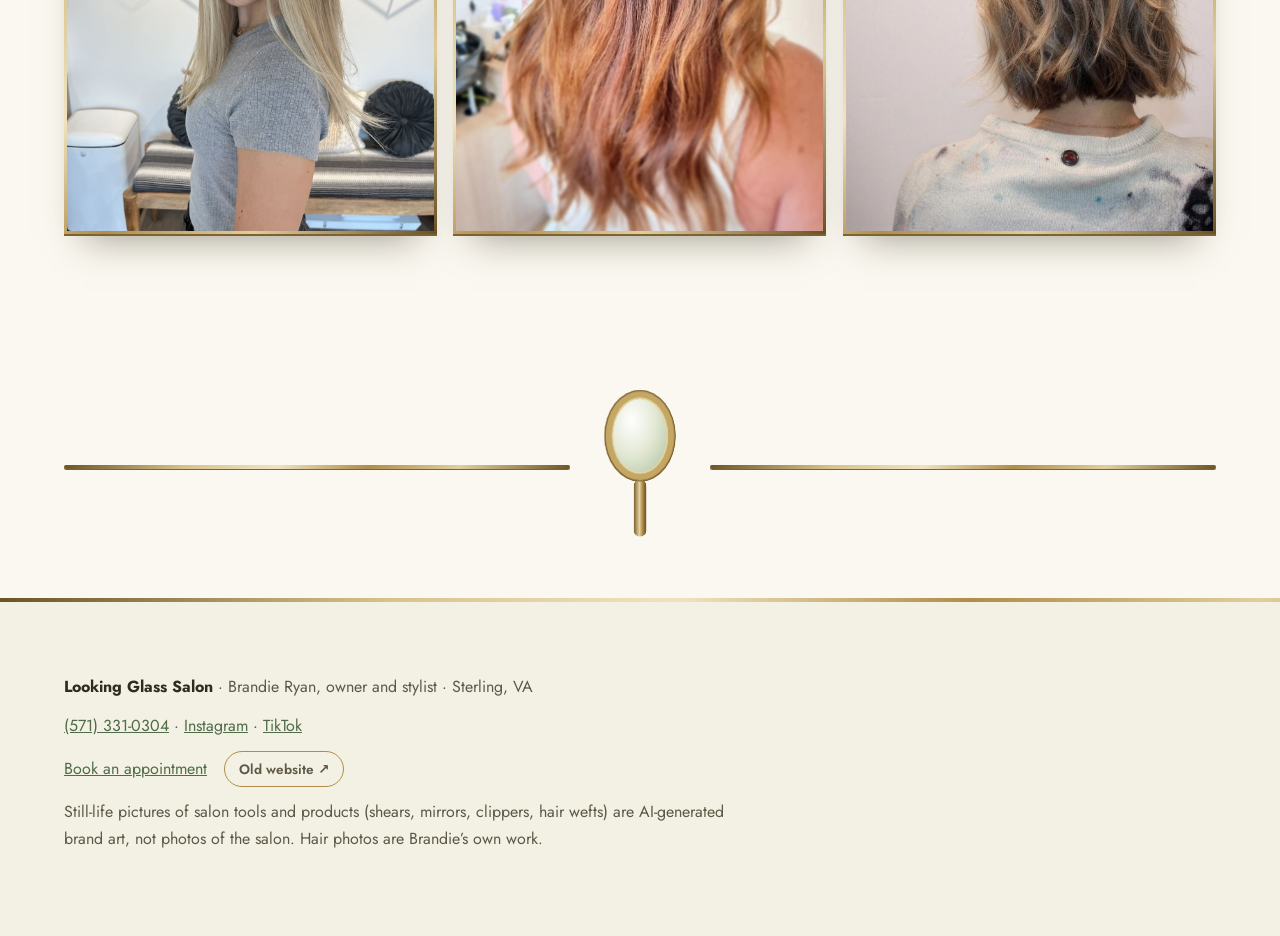
==== commit 884a0f7a: "Fill in owner's real details; booking page thanks client then sends them to GlossGenius - Visit and " ====
--- a/about.html
+++ b/about.html
@@ -24,8 +24,13 @@
 </section>
 <section class="wrap about-body">
 <dl class="facts" style="grid-template-columns:1fr;padding:0">
-<div class="fact rv"><dt>Owner &amp; stylist</dt><dd data-fact="owner.name"></dd></div>
 <div class="fact rv"><dt>Her story</dt><dd data-fact="owner.bio"></dd></div>
+<div class="fact rv"><dt>Experience</dt><dd data-fact="owner.years"></dd></div>
+<div class="fact rv"><dt>Training</dt><dd data-fact="owner.training"></dd></div>
+<div class="fact rv"><dt>Certified</dt><dd data-fact="owner.certified"></dd></div>
+<div class="fact rv"><dt>Known for</dt><dd data-fact="owner.knownFor"></dd></div>
+<div class="fact rv"><dt>Outside the chair</dt><dd data-fact="owner.funFact"></dd></div>
+<div class="fact rv"><dt>Products</dt><dd data-fact="owner.products"></dd></div>
 <p class="sig rv" aria-hidden="true">Mama Ryan</p>
 </dl>
 <figure class="pic rv"><img src="assets/art/flatlay.jpg" width="1700" height="1129" alt="Brass shears, a wooden comb, two tortoiseshell clips and a folded towel laid out on sage-green linen" decoding="async"></figure>
--- a/css/style.css
+++ b/css/style.css
@@ -485,3 +485,79 @@
 .tour-stage::after{content:"";position:absolute;inset:0;pointer-events:none;background:radial-gradient(ellipse at 50% 45%,rgba(0,0,0,0) 55%,rgba(36,32,18,.3) 100%)}
 .tour-card,.tour-hint{z-index:2}
 @media(max-width:640px){.tour-stage::after{display:none}.tour-hint{top:10px;bottom:auto}}
+
+
+/* ---- sticky header: the bar stays at the top so people can switch pages from anywhere ---- */
+#site-header{display:contents}
+html{scroll-padding-top:84px}
+.bar{position:sticky;top:0;z-index:40;max-width:none;margin:0;background:var(--bg);
+  padding:14px max(var(--pad),calc((100% - 1440px)/2 + var(--pad)));
+  box-shadow:0 1px 0 var(--gold-lo),0 8px 20px -14px rgba(50,56,44,.4);transition:padding .25s ease}
+.bar .brand-mark{transition:height .25s ease}
+.bar.is-scrolled{padding-block:6px}
+.bar.is-scrolled .brand-mark{height:34px}
+.bar.is-scrolled .brand-by{display:none}
+.bk-sum{top:88px}
+.float-book{display:none!important}
+@media(max-width:700px){
+  .bar{flex-wrap:nowrap;gap:8px}
+  .bar .brand{margin-right:auto;min-width:0}
+  .bar>.btn{display:inline-flex;min-height:40px;padding:6px 16px;font-size:.95rem}
+  .menu-btn{display:block;min-height:40px;padding:0 14px}
+  nav{position:absolute;left:0;right:0;top:100%;order:0;width:auto;flex-direction:column;background:var(--bg);padding:8px var(--pad) 14px;box-shadow:0 1px 0 var(--gold-lo),0 16px 24px -14px rgba(0,0,0,.3)}
+  nav a{min-height:48px}
+  html{scroll-padding-top:72px}
+  .bk-sum{top:76px}
+}
+@media(prefers-reduced-motion:reduce){.bar,.bar .brand-mark{transition:none}}
+@media(max-width:700px){
+  .bar>.btn{white-space:nowrap;padding:6px 14px;font-size:.9rem;min-height:38px}
+  .bar .brand{font-size:1.1rem}
+  .bar .brand-by{display:none}
+  .bar .brand-mark{height:36px}
+}
+
+/* Hero: one real finished-hair photo beside the wordmark */
+.hero-photo{position:absolute;z-index:3;right:var(--pad);top:50%;transform:translateY(-50%);margin:0;height:min(74%,620px);aspect-ratio:3/4;border-radius:999px 999px 14px 14px;overflow:hidden;border:2px solid;border-image:none;border-color:#b79a55;box-shadow:0 18px 50px rgba(47,42,34,.28),0 0 0 6px rgba(251,248,241,.8)}
+.hero-photo img{width:100%;height:100%;object-fit:cover;object-position:center 30%;display:block}
+.hero-photo figcaption{position:absolute;left:0;right:0;bottom:0;padding:26px 12px 12px;background:linear-gradient(transparent,rgba(30,26,18,.62));color:#fff;font:italic 500 1.05rem "Cormorant Garamond",Georgia,serif;text-align:center}
+@media(max-width:1000px){.hero3d .wordmark{max-width:52%}.hero-photo{height:min(64%,460px)}}
+.hero3d.tall .stage{display:flex;flex-direction:column;height:auto;min-height:0;padding-bottom:64px}
+.hero3d.tall .wordmark{position:relative;inset:auto;padding-bottom:0}
+.hero3d.tall .hero-photo{position:relative;right:auto;top:auto;transform:none;align-self:center;height:auto;width:min(56vw,250px);margin-top:26px}
+.hero3d.tall .cue{display:none}
+.hero3d:not(.tall) .wordmark{pointer-events:none}.hero3d:not(.tall) .wordmark a{pointer-events:auto}
+.hero3d:not(.tall) .wordmark h1{font-size:clamp(3.4rem,10.5vw,10rem)}
+.hero3d:not(.tall) .wordmark{max-width:56%}.hero3d:not(.tall) .salon{max-width:min(26em,100%)}
+
+/* Two steps side by side */
+.steps ol{display:grid;grid-template-columns:repeat(2,minmax(0,1fr))}
+.steps li{display:flex;flex-direction:column;align-items:flex-start;justify-content:flex-end;gap:10px}
+.steps .step-n{font:600 1rem "Jost",system-ui,sans-serif;letter-spacing:.14em;text-transform:uppercase;color:var(--muted,#5b5646)}
+.steps h3{font-size:clamp(2.2rem,7vw,7rem)}
+@media(max-width:760px){.steps ol{grid-template-columns:1fr 1fr}.steps li{padding:28px 18px}.steps h3{font-size:clamp(2rem,10vw,3.4rem)}}
+
+/* Home: one smaller before/after slider */
+.ba-row.solo{display:block}
+.ba-row.solo .ba{max-width:min(380px,100%);margin-inline:auto}
+.ba-row.solo .ba-stage{aspect-ratio:3/4;border:2px solid #b79a55;box-shadow:0 14px 36px rgba(47,42,34,.18)}
+.ba-row.solo .ba-stage img{object-position:center 35%}
+.ba-row.solo .ba-tag{top:8px;font-size:.8rem;padding:3px 10px}
+.ba-row.solo .ba-knob{width:38px;height:38px;margin:-19px 0 0 -19px;box-shadow:0 2px 10px rgba(0,0,0,.25)}
+.ba-line{will-change:left}.ba-stage .ba-before{will-change:clip-path}
+
+/* Gallery: two smaller before/after sliders side by side */
+.ba-row:not(.solo){display:flex;flex-wrap:wrap;justify-content:center;gap:clamp(16px,3vw,32px)}
+.ba-row:not(.solo) .ba{flex:0 1 300px;max-width:300px;min-width:min(260px,100%)}
+.ba-row:not(.solo) .ba-stage{aspect-ratio:3/4;border:2px solid #b79a55;box-shadow:0 14px 36px rgba(47,42,34,.18)}
+.ba-row:not(.solo) .ba-stage img{object-position:center 35%}
+.ba-row:not(.solo) .ba-tag{top:8px;font-size:.8rem;padding:3px 10px}
+.ba-row:not(.solo) .ba-knob{width:38px;height:38px;margin:-19px 0 0 -19px;box-shadow:0 2px 10px rgba(0,0,0,.25)}
+
+/* Hours list and fact links */
+.hours{list-style:none;margin:0;padding:0;max-width:22em}
+.hours li{display:flex;justify-content:space-between;gap:16px;padding:4px 0;border-bottom:1px solid rgba(47,42,34,.12)}
+.hours li:last-child{border-bottom:0}
+.fact dd p{margin:0 0 .9em}.fact dd p:last-child{margin-bottom:0}
+.fact dd a{color:inherit;text-decoration:underline;text-underline-offset:3px}
+@media(max-width:900px){.bk-sum{position:static}}
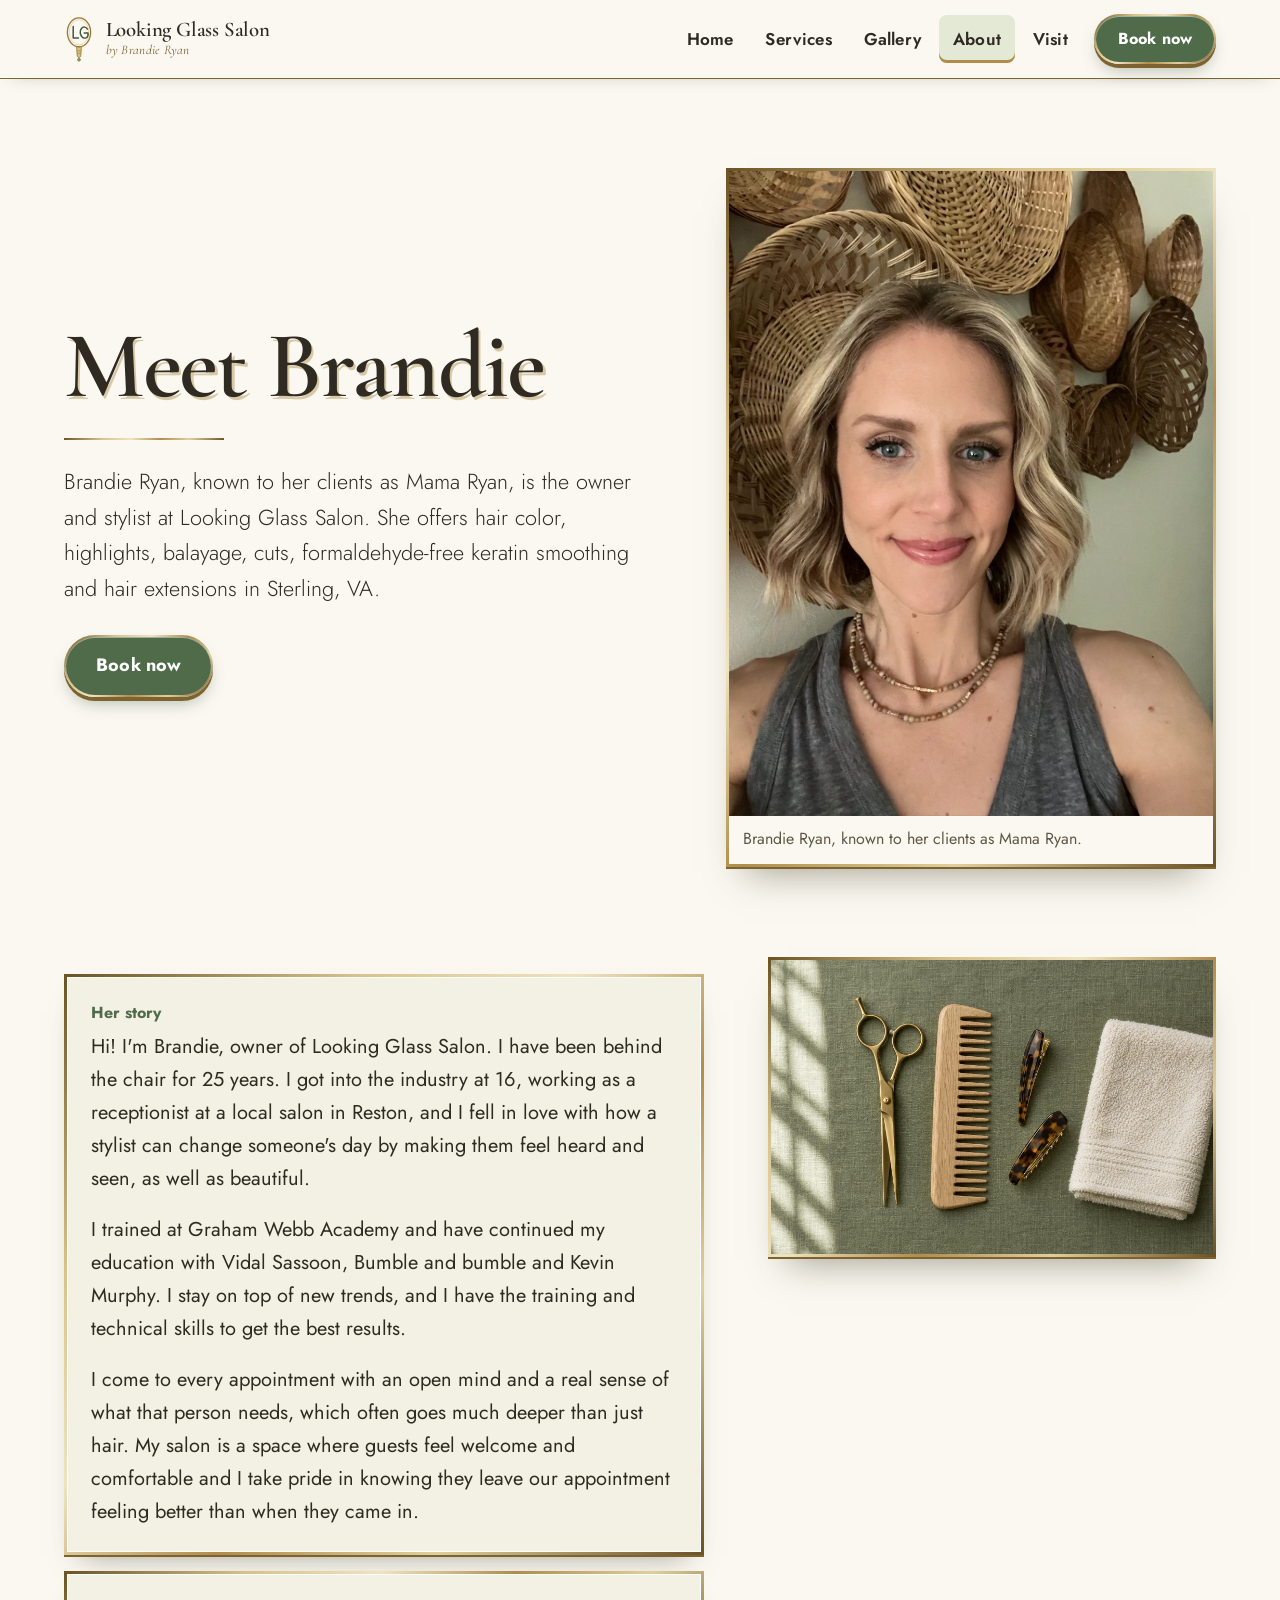
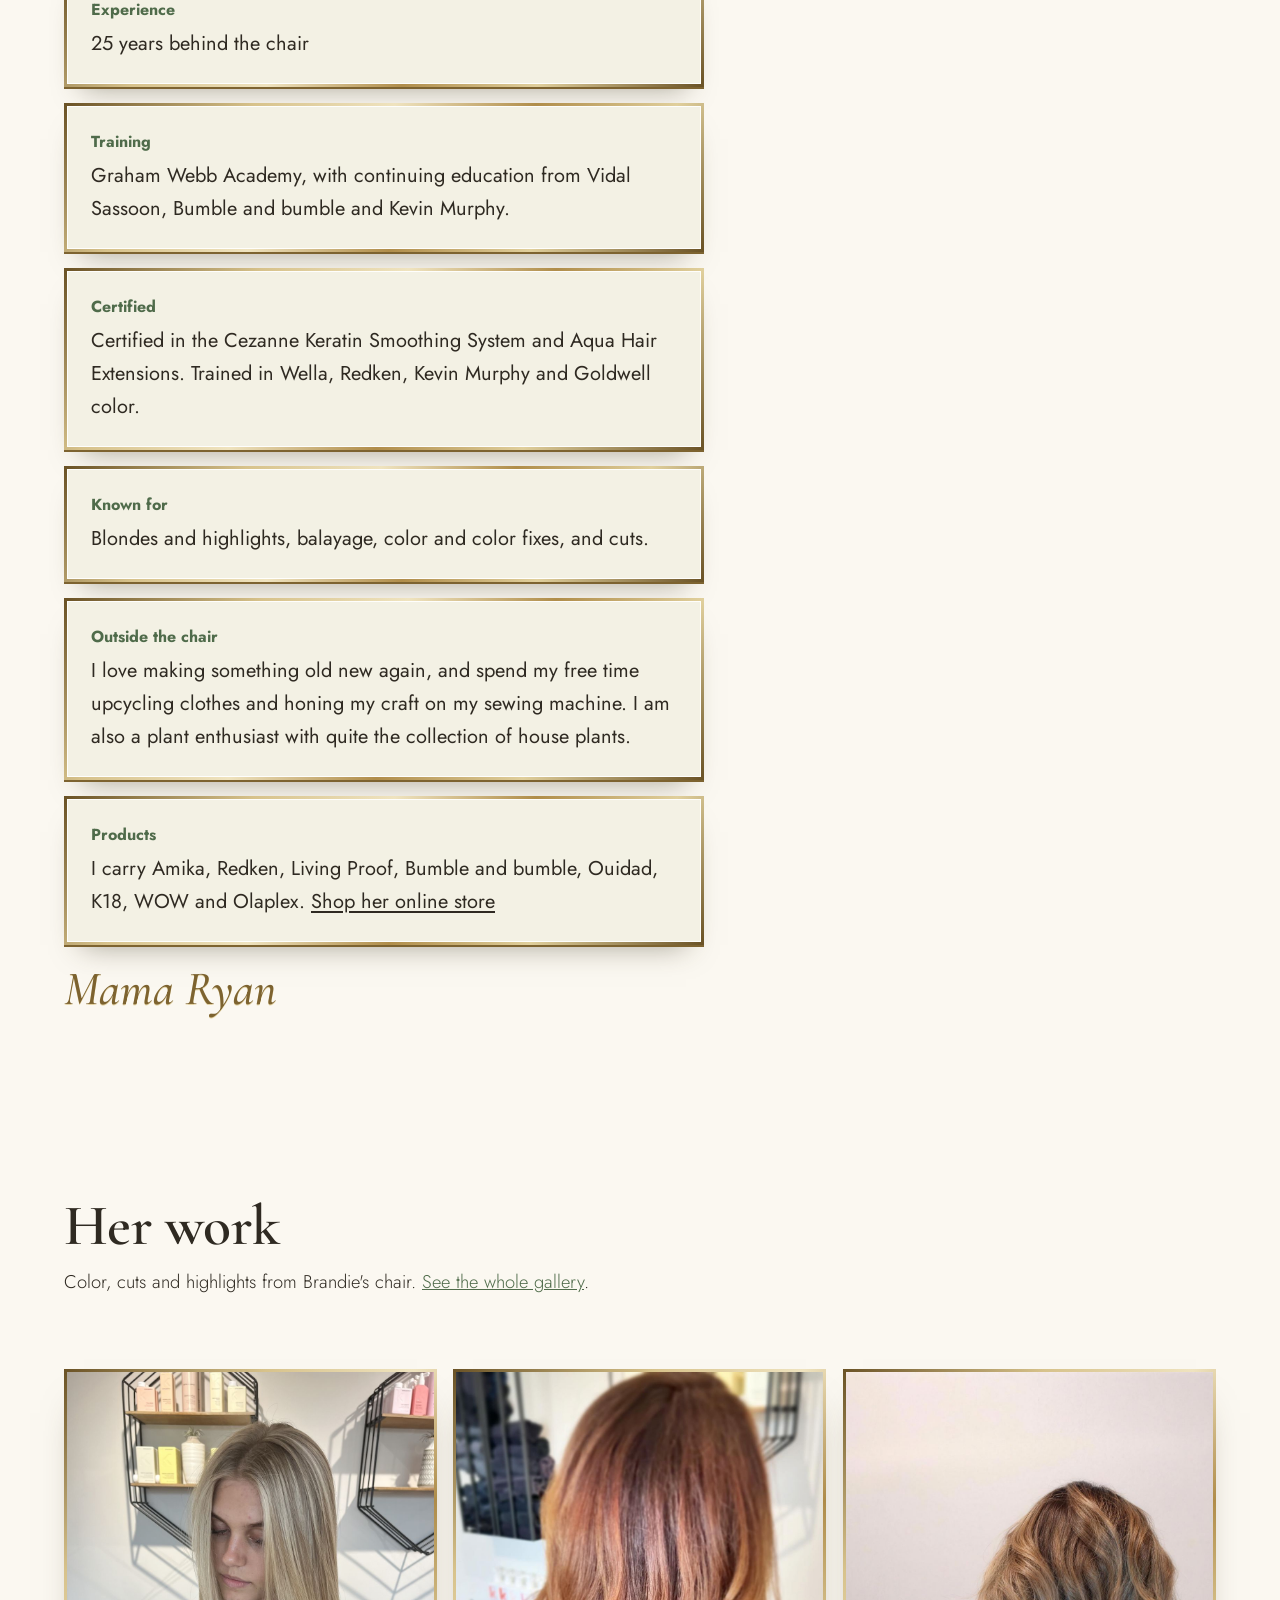
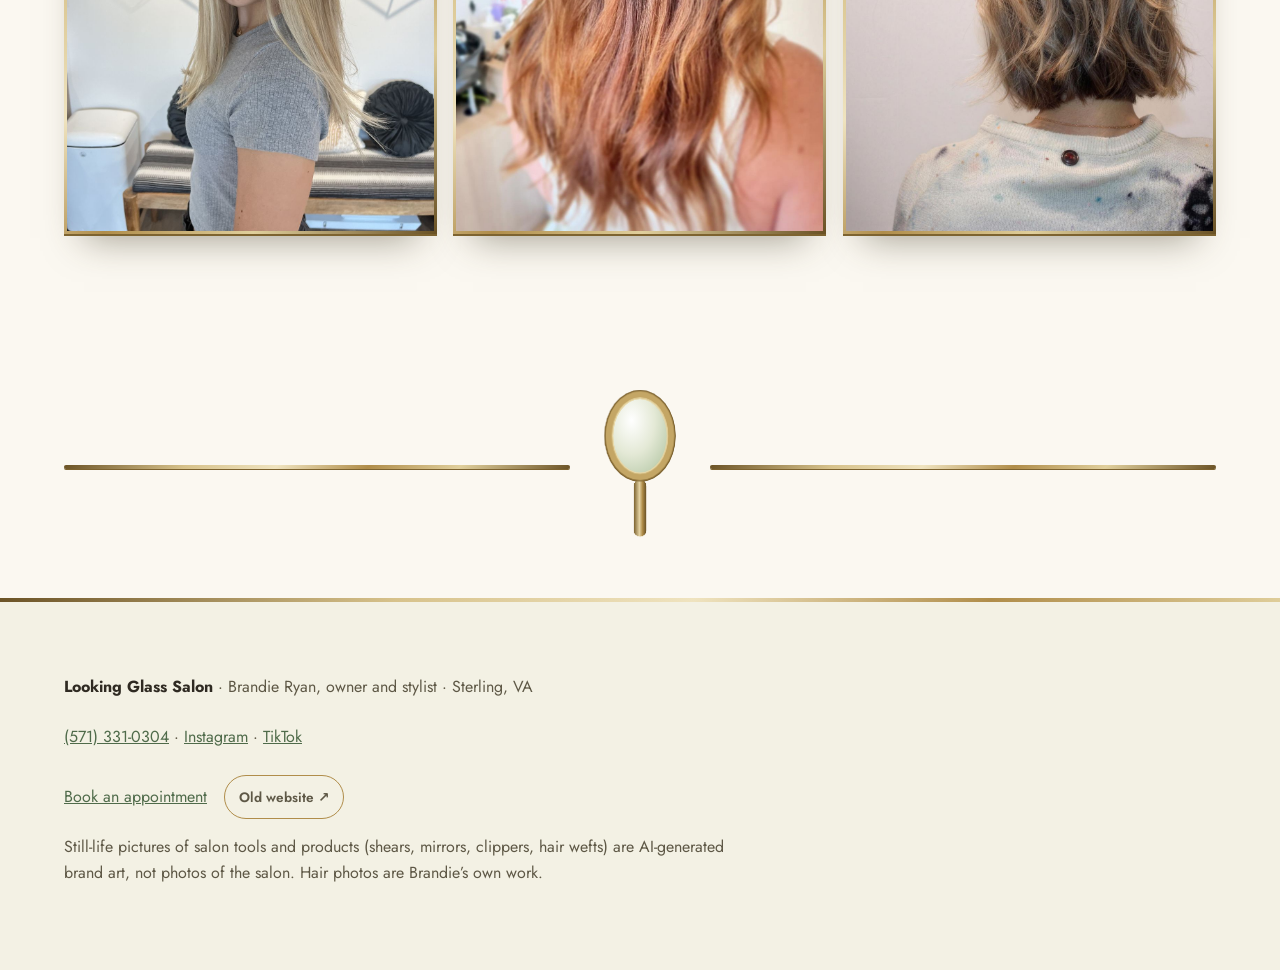
==== commit f9c117c3: "Site audit fixes: header at tablet width, menu close, tap targets, lazy images, share tags, FAQ, ser" ====
--- a/about.html
+++ b/about.html
@@ -11,7 +11,17 @@
 <link rel="preconnect" href="https://fonts.googleapis.com">
 <link rel="preconnect" href="https://fonts.gstatic.com" crossorigin>
 <link rel="stylesheet" href="https://fonts.googleapis.com/css2?family=Cormorant+Garamond:ital,wght@0,400..700;1,400..700&family=Jost:wght@300..700&display=swap">
-<link rel="stylesheet" href="css/style.css">
+<link rel="canonical" href="https://mcgee2262.github.io/looking-glass-salon/about.html">
+<meta name="theme-color" content="#fbf8f1">
+<meta property="og:type" content="website">
+<meta property="og:site_name" content="Looking Glass Salon">
+<meta property="og:title" content="Meet Brandie Ryan | Looking Glass Salon">
+<meta property="og:description" content="Meet Brandie Ryan, owner and stylist at Looking Glass Salon in Sterling, VA.">
+<meta property="og:url" content="https://mcgee2262.github.io/looking-glass-salon/about.html">
+<meta property="og:image" content="https://mcgee2262.github.io/looking-glass-salon/assets/hero/hero-bob.jpg">
+<meta property="og:image:alt" content="Long blonde hair with a soft root blend, finished by Brandie Ryan">
+<meta name="twitter:card" content="summary_large_image">
+<link rel="stylesheet" href="css/style.css?v=20261103c">
 </head>
 <body data-page="about">
 <header id="site-header"></header>
@@ -33,18 +43,18 @@
 <div class="fact rv"><dt>Products</dt><dd data-fact="owner.products"></dd></div>
 <p class="sig rv" aria-hidden="true">Mama Ryan</p>
 </dl>
-<figure class="pic rv"><img src="assets/art/flatlay.jpg" width="1700" height="1129" alt="Brass shears, a wooden comb, two tortoiseshell clips and a folded towel laid out on sage-green linen" decoding="async"></figure>
+<figure class="pic rv"><img loading="lazy" src="assets/art/flatlay.jpg" width="1700" height="1129" alt="Brass shears, a wooden comb, two tortoiseshell clips and a folded towel laid out on sage-green linen" decoding="async"></figure>
 </section>
 <section class="wrap sec-h" aria-labelledby="work-h2">
 <h2 id="work-h2" class="rv">Her work</h2>
 <p class="rv">Color, cuts and highlights from Brandie's chair. <a href="gallery.html">See the whole gallery</a>.</p>
 </section>
 <section class="band wrap" aria-label="Examples of her work">
-<figure class="pic rv"><img src="assets/gallery/ryan-48.jpg" width="1050" height="1400" alt="Long, straight blonde hair with a soft honey root blend" decoding="async"></figure><figure class="pic rv"><img src="assets/gallery/ryan-25.jpg" width="1050" height="1400" alt="Back view of long wavy copper hair with golden ends" decoding="async"></figure><figure class="pic rv"><img src="assets/hero/hero-bob.jpg" width="2000" height="1324" alt="Back view of a short, wavy bob with brown and caramel highlights against a plain wall" decoding="async"></figure>
+<figure class="pic rv"><img loading="lazy" src="assets/gallery/ryan-48.jpg" width="1050" height="1400" alt="Long, straight blonde hair with a soft honey root blend" decoding="async"></figure><figure class="pic rv"><img loading="lazy" src="assets/gallery/ryan-25.jpg" width="1050" height="1400" alt="Back view of long wavy copper hair with golden ends" decoding="async"></figure><figure class="pic rv"><img loading="lazy" src="assets/hero/hero-bob.jpg" width="2000" height="1324" alt="Back view of a short, wavy bob with brown and caramel highlights against a plain wall" decoding="async"></figure>
 </section>
 </main>
 <footer id="site-footer"></footer>
-<script src="js/content.js"></script>
-<script src="js/site.js"></script>
+<script src="js/content.js?v=20261103c"></script>
+<script src="js/site.js?v=20261103c"></script>
 </body>
 </html>
--- a/css/style.css
+++ b/css/style.css
@@ -29,7 +29,7 @@
 .btn.big{padding:14px 30px;font-size:1.125rem}
 .cream .btn,.close .btn,.other-side .btn{--btn-bg:var(--plum);color:#fff}
 .menu-btn{display:none;min-height:44px;padding:0 16px;background:var(--step2);border:0;color:var(--ink);border-radius:8px;font-size:1rem;font-weight:600}
-@media(max-width:700px){.menu-btn{display:block}nav{display:none;order:5;width:100%;flex-direction:column}nav.open{display:flex}}
+@media(max-width:900px){.menu-btn{display:block}nav{display:none;order:5;width:100%;flex-direction:column}nav.open{display:flex}}
 .review-banner{margin:0;padding:8px var(--pad);background:var(--warn);color:var(--warn-ink);font:1rem "Jost",system-ui,sans-serif;text-align:center}
 .tbc{background:var(--warn);color:var(--warn-ink);padding:2px 10px;border-radius:6px;font:.9em "Jost",system-ui,sans-serif}
 .float-book{position:fixed;right:16px;bottom:16px;z-index:20}
@@ -189,7 +189,7 @@
 .svc-top .svc-book{margin-left:auto;margin-top:0}
 .svc-card .svc-desc{margin:0}
 
-@media(max-width:700px){.bar>.btn{display:none}}
+@media(max-width:900px){.bar>.btn{display:none}}
 
 /* gallery tiles and viewer */
 .tile{display:block;width:100%;padding:0;border:0;background:var(--step2);cursor:zoom-in;overflow:hidden}
@@ -499,7 +499,7 @@
 .bar.is-scrolled .brand-by{display:none}
 .bk-sum{top:88px}
 .float-book{display:none!important}
-@media(max-width:700px){
+@media(max-width:900px){
   .bar{flex-wrap:nowrap;gap:8px}
   .bar .brand{margin-right:auto;min-width:0}
   .bar>.btn{display:inline-flex;min-height:40px;padding:6px 16px;font-size:.95rem}
@@ -561,3 +561,22 @@
 .fact dd p{margin:0 0 .9em}.fact dd p:last-child{margin-bottom:0}
 .fact dd a{color:inherit;text-decoration:underline;text-underline-offset:3px}
 @media(max-width:900px){.bk-sum{position:static}}
+
+/* Audit fixes: bigger tap targets, FAQ, service note, video toggle */
+#site-footer p a{display:inline-block;padding-block:11px;min-height:44px;box-sizing:border-box}
+#site-footer .old-site{display:inline-flex;align-items:center;min-height:44px;padding-block:0}
+.bar .brand{min-height:44px;display:flex;align-items:center}
+.svc-note{padding-block:clamp(8px,2vw,24px) clamp(16px,3vw,40px)}
+.svc-note h2{font-size:clamp(1.6rem,3vw,2.2rem);margin:0 0 10px}
+.svc-note ul{margin:0;padding-left:1.2em;max-width:46em;font-size:1.1rem}
+.svc-note li{margin:6px 0}
+.svc-note a{color:inherit;text-decoration:underline;text-underline-offset:3px}
+.faq{display:grid;gap:10px;max-width:50em}
+.faq details{background:var(--step1);border:1px solid rgba(183,154,85,.55);padding:0 18px}
+.faq summary{cursor:pointer;list-style:none;padding:16px 28px 16px 0;font:600 1.2rem "Cormorant Garamond",Georgia,serif;position:relative;min-height:44px;box-sizing:border-box}
+.faq summary::-webkit-details-marker{display:none}
+.faq summary::after{content:"+";position:absolute;right:0;top:50%;transform:translateY(-50%);font:500 1.5rem "Jost",system-ui,sans-serif;color:var(--accent)}
+.faq details[open] summary::after{content:"\2212"}
+.faq details>*:not(summary){margin:0 0 16px;font-size:1.1rem}
+.faq a{color:inherit;text-decoration:underline;text-underline-offset:3px}
+.vid-toggle{display:flex;margin:-16px 0 clamp(32px,5vw,72px)}
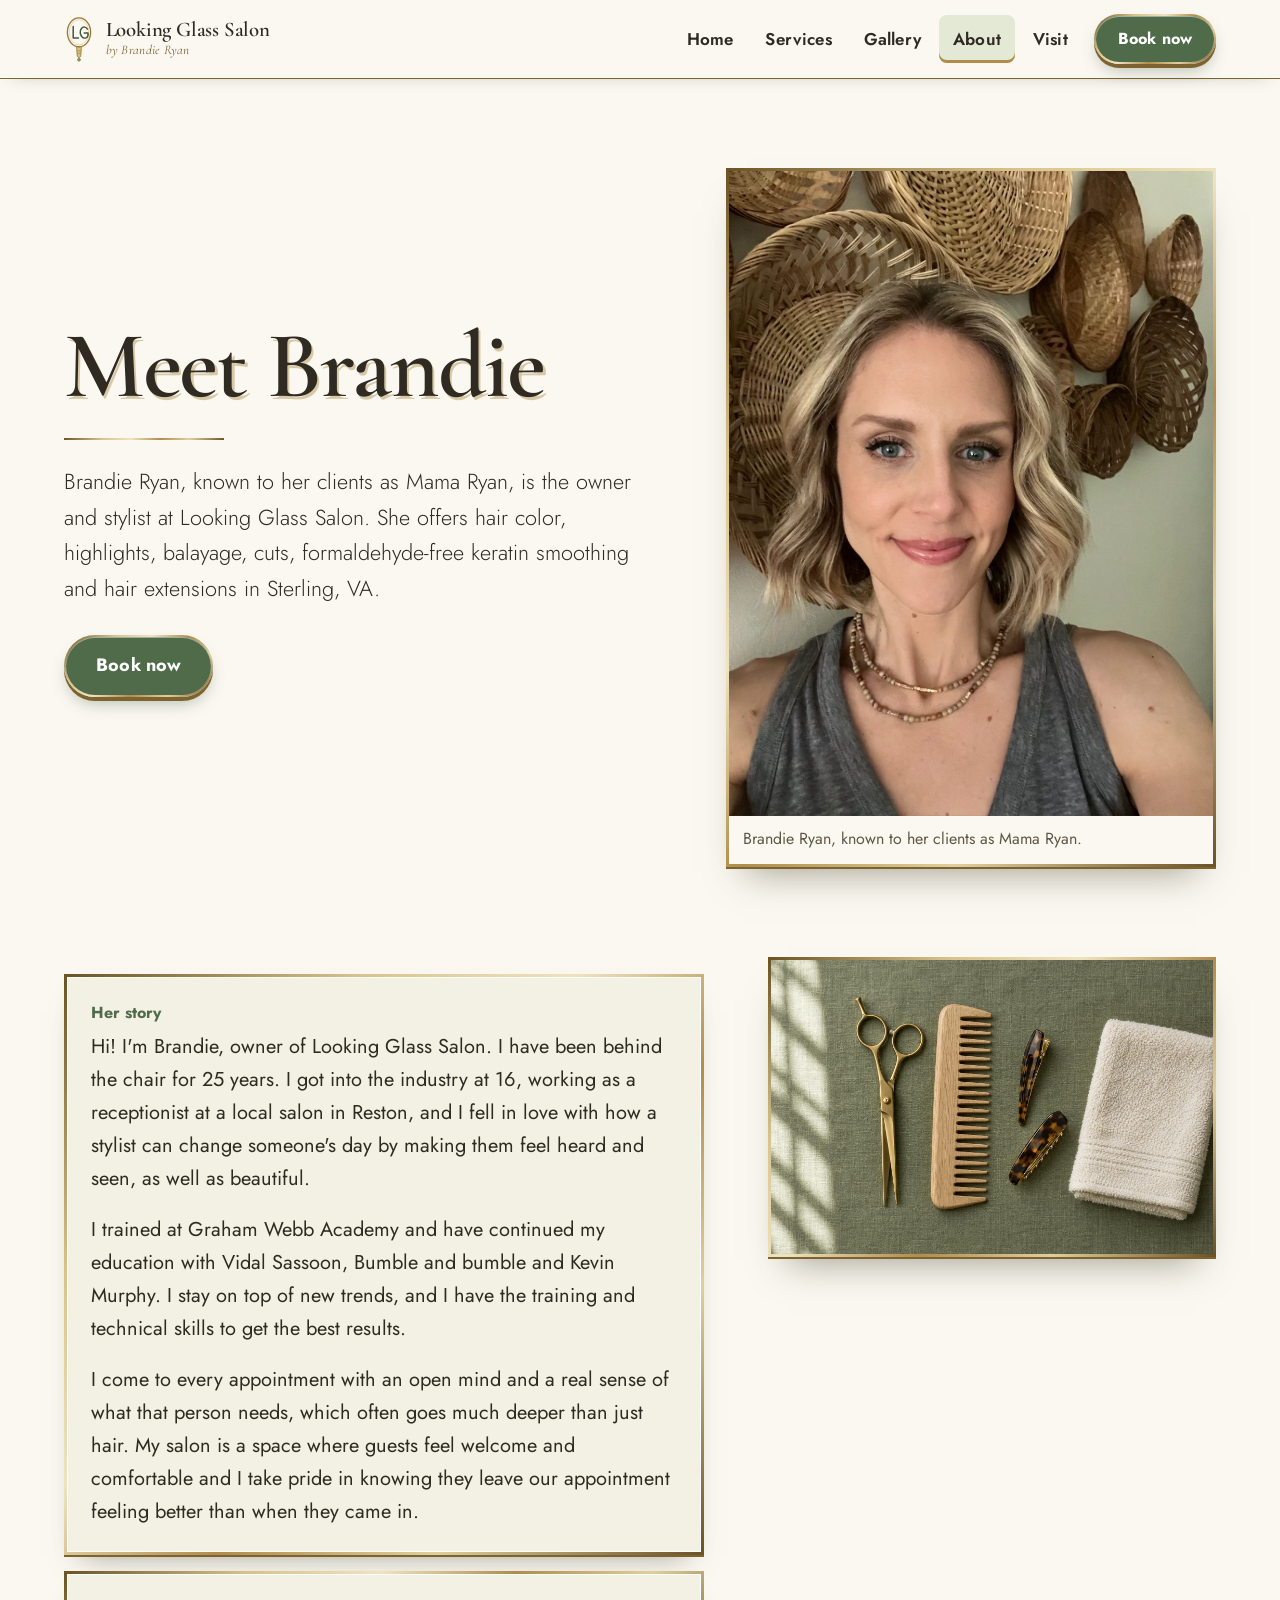
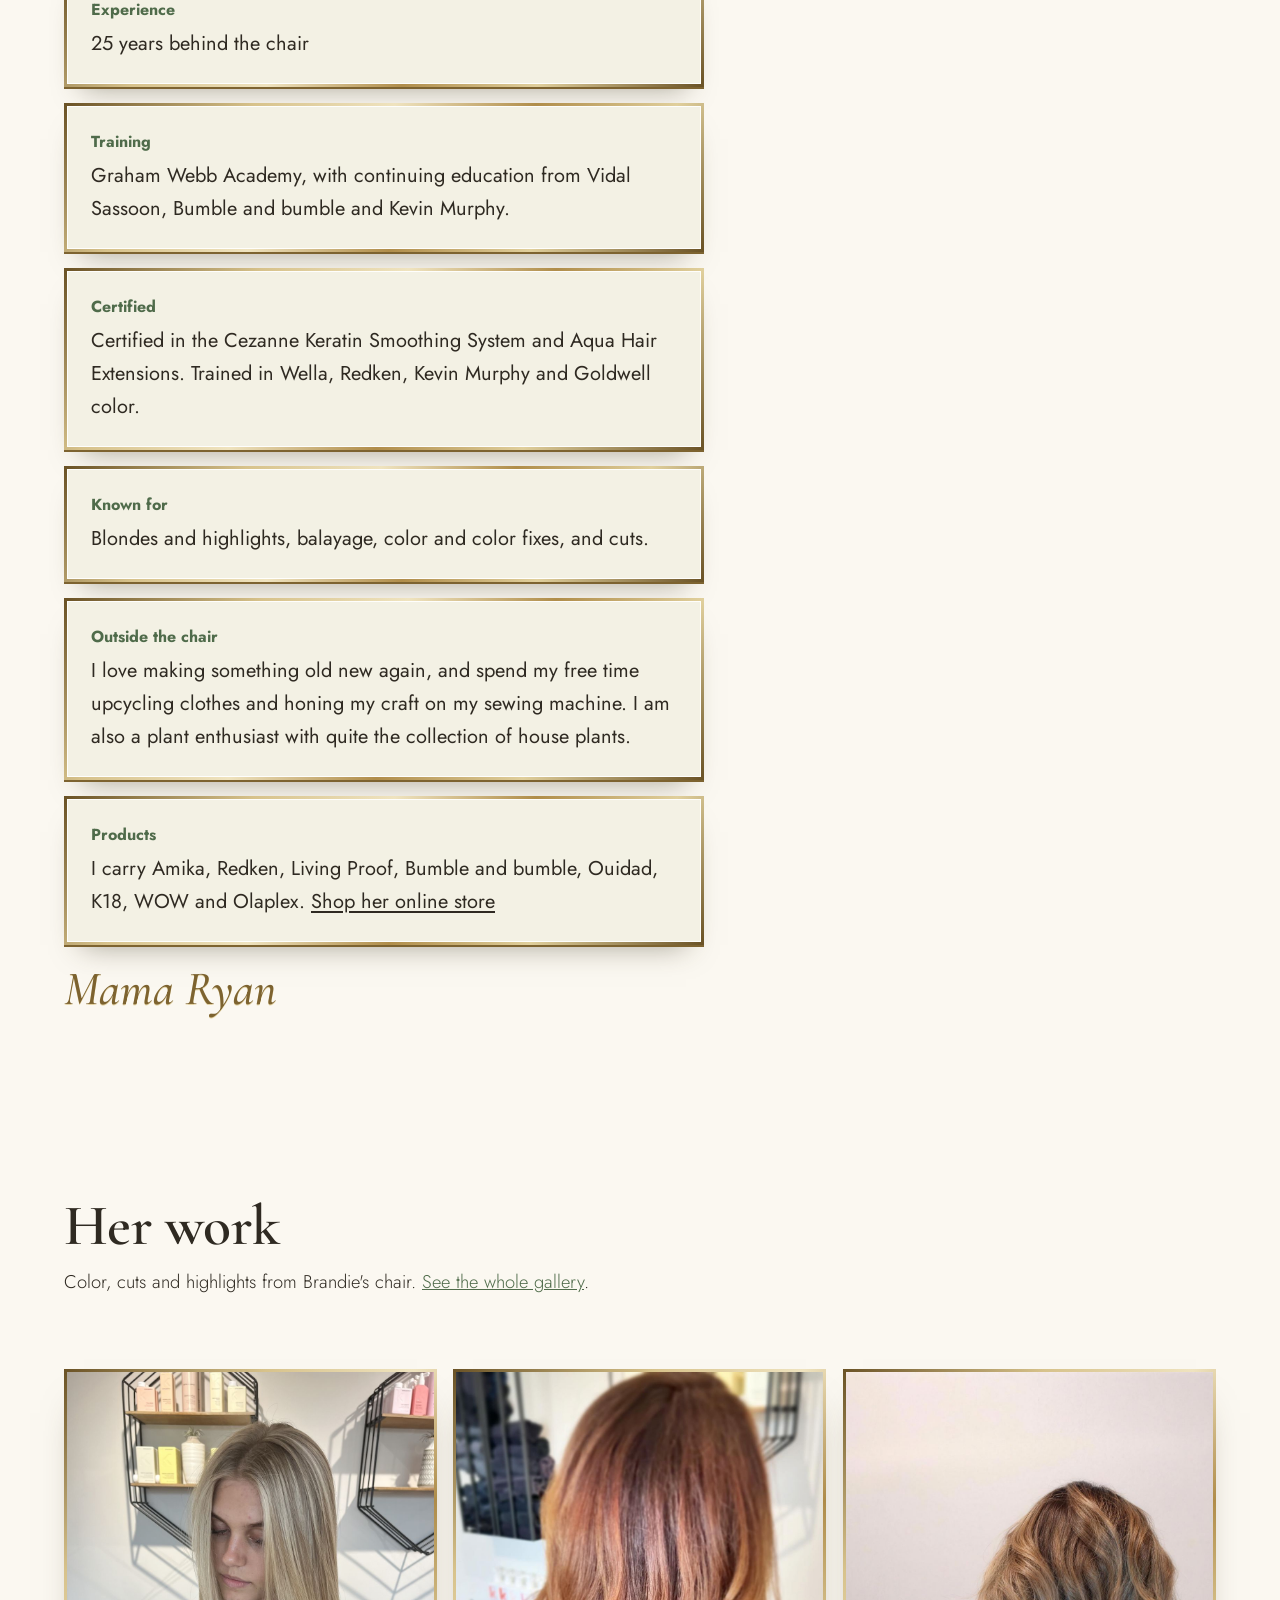
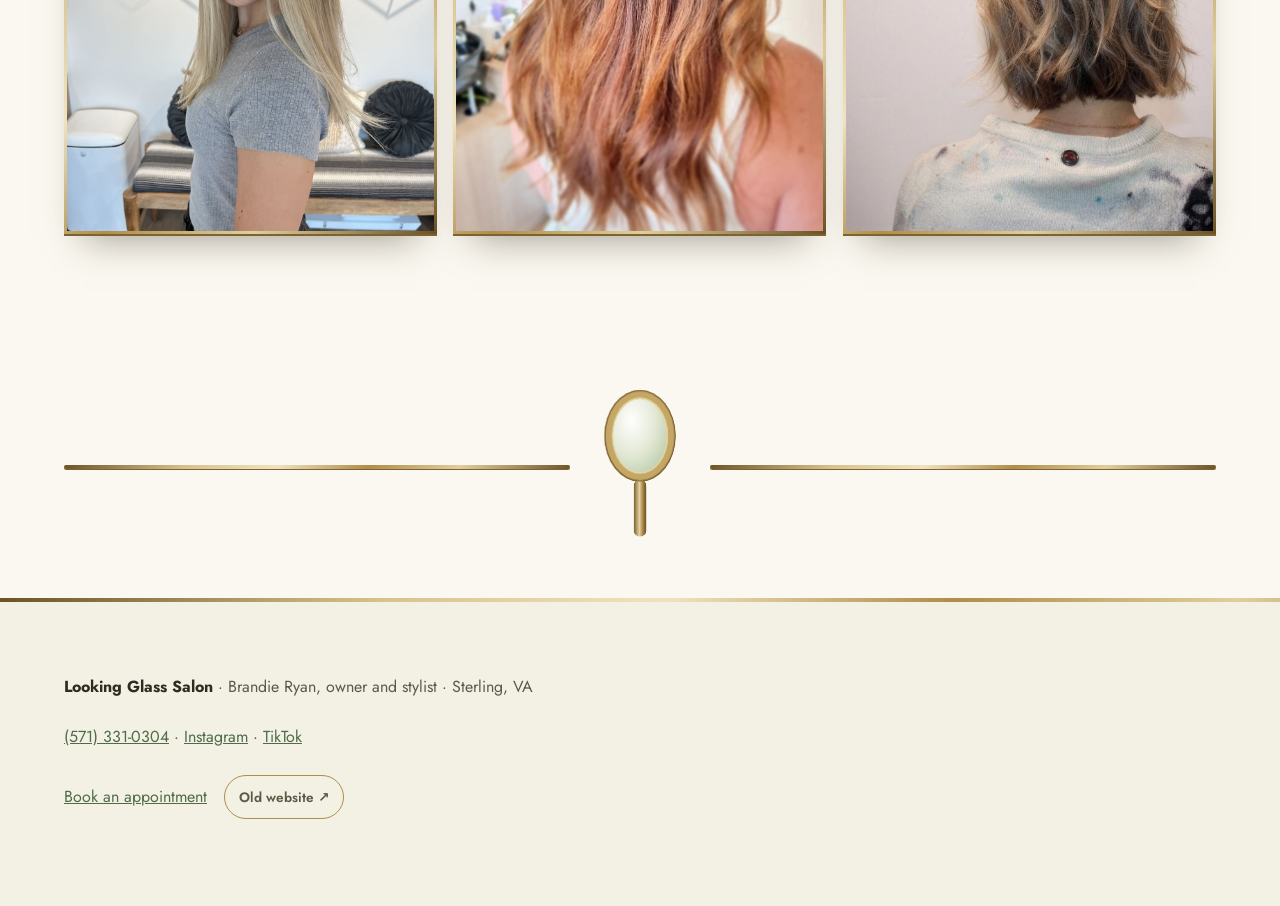
==== commit 7221edb6: "Footer: remove the AI art note Co-Authored-By: Claude Sonnet 5.5 <noreply@anthropic.com>" ====
--- a/about.html
+++ b/about.html
@@ -21,7 +21,7 @@
 <meta property="og:image" content="https://mcgee2262.github.io/looking-glass-salon/assets/hero/hero-bob.jpg">
 <meta property="og:image:alt" content="Long blonde hair with a soft root blend, finished by Brandie Ryan">
 <meta name="twitter:card" content="summary_large_image">
-<link rel="stylesheet" href="css/style.css?v=20261103c">
+<link rel="stylesheet" href="css/style.css?v=20261104c">
 </head>
 <body data-page="about">
 <header id="site-header"></header>
@@ -54,7 +54,7 @@
 </section>
 </main>
 <footer id="site-footer"></footer>
-<script src="js/content.js?v=20261103c"></script>
-<script src="js/site.js?v=20261103c"></script>
+<script src="js/content.js?v=20261104c"></script>
+<script src="js/site.js?v=20261104c"></script>
 </body>
 </html>
